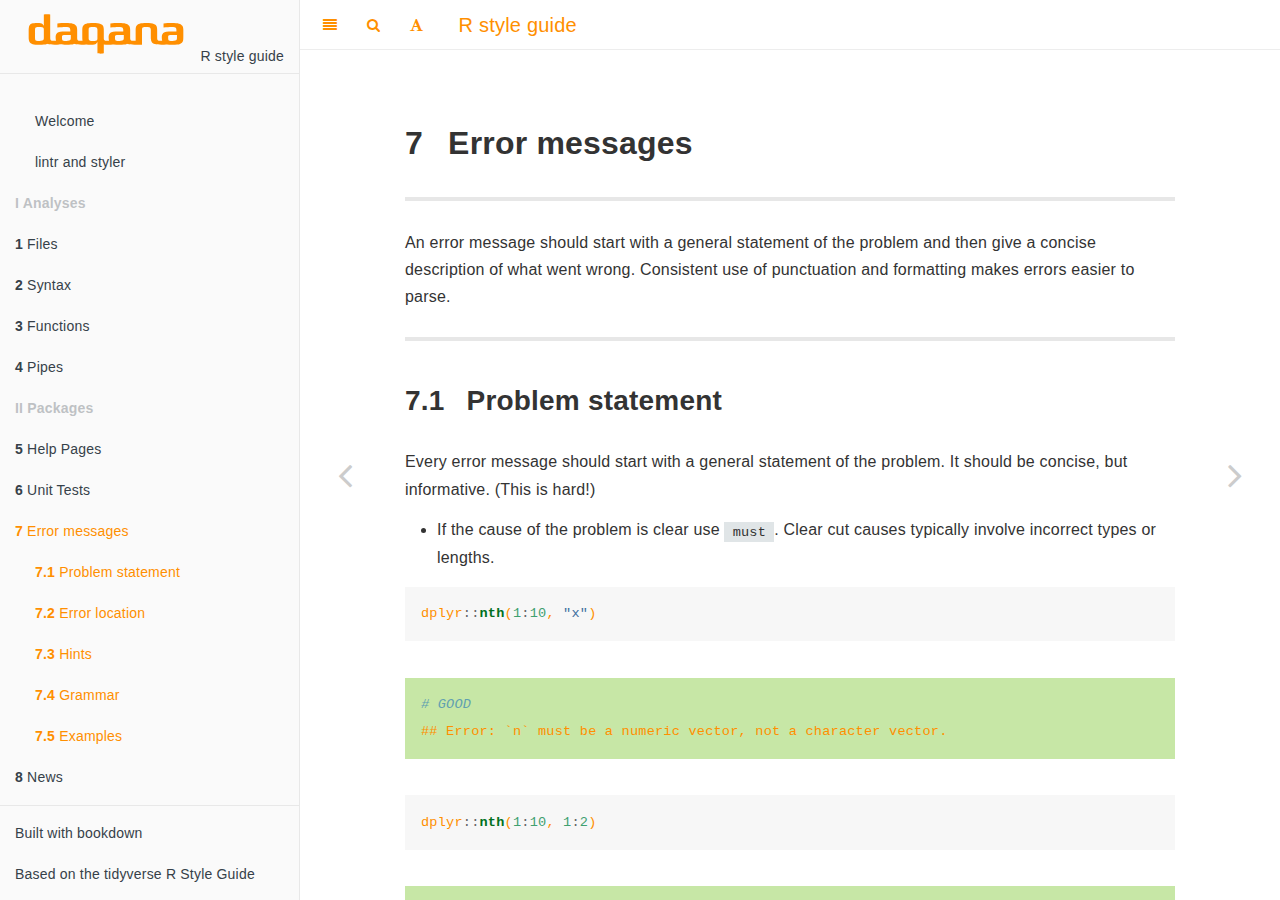
==== error-messages.html @ a93f7501 "Deploy to GitHub Pages: 9a8c21c245d0ff834ebbd6102262e1b21940bbc7" ====
<!DOCTYPE html>
<html >

<head>

  <meta charset="UTF-8">
  <meta http-equiv="X-UA-Compatible" content="IE=edge">
  <title>R style guide</title>
  <meta name="description" content="R style guide">
  <meta name="generator" content="bookdown 0.7 and GitBook 2.6.7">

  <meta property="og:title" content="R style guide" />
  <meta property="og:type" content="book" />
  
  
  
  

  <meta name="twitter:card" content="summary" />
  <meta name="twitter:title" content="R style guide" />
  
  
  

<meta name="author" content="">



  <meta name="viewport" content="width=device-width, initial-scale=1">
  <meta name="apple-mobile-web-app-capable" content="yes">
  <meta name="apple-mobile-web-app-status-bar-style" content="black">
  
  <link rel="shortcut icon" href="settings/dq-icon-or-rgb.svg" type="image/x-icon">
<link rel="prev" href="unit-tests.html">
<link rel="next" href="news.html">
<script src="libs/jquery-2.2.3/jquery.min.js"></script>
<link href="libs/gitbook-2.6.7/css/style.css" rel="stylesheet" />
<link href="libs/gitbook-2.6.7/css/plugin-bookdown.css" rel="stylesheet" />
<link href="libs/gitbook-2.6.7/css/plugin-highlight.css" rel="stylesheet" />
<link href="libs/gitbook-2.6.7/css/plugin-search.css" rel="stylesheet" />
<link href="libs/gitbook-2.6.7/css/plugin-fontsettings.css" rel="stylesheet" />









<style type="text/css">
a.sourceLine { display: inline-block; line-height: 1.25; }
a.sourceLine { pointer-events: none; color: inherit; text-decoration: inherit; }
a.sourceLine:empty { height: 1.2em; position: absolute; }
.sourceCode { overflow: visible; }
code.sourceCode { white-space: pre; position: relative; }
div.sourceCode { margin: 1em 0; }
pre.sourceCode { margin: 0; }
@media screen {
div.sourceCode { overflow: auto; }
}
@media print {
code.sourceCode { white-space: pre-wrap; }
a.sourceLine { text-indent: -1em; padding-left: 1em; }
}
pre.numberSource a.sourceLine
  { position: relative; }
pre.numberSource a.sourceLine:empty
  { position: absolute; }
pre.numberSource a.sourceLine::before
  { content: attr(data-line-number);
    position: absolute; left: -5em; text-align: right; vertical-align: baseline;
    border: none; pointer-events: all;
    -webkit-touch-callout: none; -webkit-user-select: none;
    -khtml-user-select: none; -moz-user-select: none;
    -ms-user-select: none; user-select: none;
    padding: 0 4px; width: 4em;
    color: #aaaaaa;
  }
pre.numberSource { margin-left: 3em; border-left: 1px solid #aaaaaa;  padding-left: 4px; }
div.sourceCode
  {  }
@media screen {
a.sourceLine::before { text-decoration: underline; }
}
code span.al { color: #ff0000; font-weight: bold; } /* Alert */
code span.an { color: #60a0b0; font-weight: bold; font-style: italic; } /* Annotation */
code span.at { color: #7d9029; } /* Attribute */
code span.bn { color: #40a070; } /* BaseN */
code span.bu { } /* BuiltIn */
code span.cf { color: #007020; font-weight: bold; } /* ControlFlow */
code span.ch { color: #4070a0; } /* Char */
code span.cn { color: #880000; } /* Constant */
code span.co { color: #60a0b0; font-style: italic; } /* Comment */
code span.cv { color: #60a0b0; font-weight: bold; font-style: italic; } /* CommentVar */
code span.do { color: #ba2121; font-style: italic; } /* Documentation */
code span.dt { color: #902000; } /* DataType */
code span.dv { color: #40a070; } /* DecVal */
code span.er { color: #ff0000; font-weight: bold; } /* Error */
code span.ex { } /* Extension */
code span.fl { color: #40a070; } /* Float */
code span.fu { color: #06287e; } /* Function */
code span.im { } /* Import */
code span.in { color: #60a0b0; font-weight: bold; font-style: italic; } /* Information */
code span.kw { color: #007020; font-weight: bold; } /* Keyword */
code span.op { color: #666666; } /* Operator */
code span.ot { color: #007020; } /* Other */
code span.pp { color: #bc7a00; } /* Preprocessor */
code span.sc { color: #4070a0; } /* SpecialChar */
code span.ss { color: #bb6688; } /* SpecialString */
code span.st { color: #4070a0; } /* String */
code span.va { color: #19177c; } /* Variable */
code span.vs { color: #4070a0; } /* VerbatimString */
code span.wa { color: #60a0b0; font-weight: bold; font-style: italic; } /* Warning */
</style>

<link rel="stylesheet" href="settings/style.css" type="text/css" />
</head>

<body>



  <div class="book without-animation with-summary font-size-2 font-family-1" data-basepath=".">

    <div class="book-summary">
      <nav role="navigation">

<ul class="summary">
<p style="margin-top: 0.2cm; margin-bottom: 0.1cm;">&nbsp; &nbsp; <img src="daqana-or-rgb.svg" width="180"> R style guide</p>

<li class="divider"></li>
<li><a href="index.html#section"></a><ul>
<li class="chapter" data-level="" data-path="index.html"><a href="index.html"><i class="fa fa-check"></i>Welcome</a></li>
<li class="chapter" data-level="" data-path="index.html"><a href="index.html#lintr-and-styler"><i class="fa fa-check"></i>lintr and styler</a></li>
</ul></li>
<li class="part"><span><b>I Analyses</b></span></li>
<li class="chapter" data-level="1" data-path="files.html"><a href="files.html"><i class="fa fa-check"></i><b>1</b> Files</a><ul>
<li class="chapter" data-level="1.1" data-path="files.html"><a href="files.html#names"><i class="fa fa-check"></i><b>1.1</b> Names</a></li>
<li class="chapter" data-level="1.2" data-path="files.html"><a href="files.html#paths"><i class="fa fa-check"></i><b>1.2</b> Paths</a></li>
<li class="chapter" data-level="1.3" data-path="files.html"><a href="files.html#structure"><i class="fa fa-check"></i><b>1.3</b> Structure</a></li>
<li class="chapter" data-level="1.4" data-path="files.html"><a href="files.html#cleaning-up"><i class="fa fa-check"></i><b>1.4</b> Cleaning up</a></li>
</ul></li>
<li class="chapter" data-level="2" data-path="Syntax.html"><a href="Syntax.html"><i class="fa fa-check"></i><b>2</b> Syntax</a><ul>
<li class="chapter" data-level="2.1" data-path="Syntax.html"><a href="Syntax.html#object-names"><i class="fa fa-check"></i><b>2.1</b> Object names</a></li>
<li class="chapter" data-level="2.2" data-path="Syntax.html"><a href="Syntax.html#spacing"><i class="fa fa-check"></i><b>2.2</b> Spacing</a></li>
<li class="chapter" data-level="2.3" data-path="Syntax.html"><a href="Syntax.html#Indenting"><i class="fa fa-check"></i><b>2.3</b> Indenting</a></li>
<li class="chapter" data-level="2.4" data-path="Syntax.html"><a href="Syntax.html#long-lines"><i class="fa fa-check"></i><b>2.4</b> Long lines</a></li>
<li class="chapter" data-level="2.5" data-path="Syntax.html"><a href="Syntax.html#assignment"><i class="fa fa-check"></i><b>2.5</b> Assignment</a></li>
<li class="chapter" data-level="2.6" data-path="Syntax.html"><a href="Syntax.html#semicolons"><i class="fa fa-check"></i><b>2.6</b> Semicolons</a></li>
<li class="chapter" data-level="2.7" data-path="Syntax.html"><a href="Syntax.html#quotes"><i class="fa fa-check"></i><b>2.7</b> Quotes</a></li>
</ul></li>
<li class="chapter" data-level="3" data-path="functions.html"><a href="functions.html"><i class="fa fa-check"></i><b>3</b> Functions</a><ul>
<li class="chapter" data-level="3.1" data-path="functions.html"><a href="functions.html#naming"><i class="fa fa-check"></i><b>3.1</b> Naming</a></li>
<li class="chapter" data-level="3.2" data-path="functions.html"><a href="functions.html#function-head-body"><i class="fa fa-check"></i><b>3.2</b> Head and body</a></li>
<li class="chapter" data-level="3.3" data-path="functions.html"><a href="functions.html#argument-names"><i class="fa fa-check"></i><b>3.3</b> Argument names</a></li>
<li class="chapter" data-level="3.4" data-path="functions.html"><a href="functions.html#return"><i class="fa fa-check"></i><b>3.4</b> <code>return()</code></a></li>
<li class="chapter" data-level="3.5" data-path="functions.html"><a href="functions.html#comments"><i class="fa fa-check"></i><b>3.5</b> Comments</a></li>
<li class="chapter" data-level="3.6" data-path="functions.html"><a href="functions.html#design"><i class="fa fa-check"></i><b>3.6</b> Design</a></li>
</ul></li>
<li class="chapter" data-level="4" data-path="pipes.html"><a href="pipes.html"><i class="fa fa-check"></i><b>4</b> Pipes</a><ul>
<li class="chapter" data-level="" data-path="pipes.html"><a href="pipes.html#please-note"><i class="fa fa-check"></i>Please note</a></li>
<li class="chapter" data-level="4.1" data-path="pipes.html"><a href="pipes.html#introduction"><i class="fa fa-check"></i><b>4.1</b> Introduction</a></li>
<li class="chapter" data-level="4.2" data-path="pipes.html"><a href="pipes.html#spacing-and-indenting"><i class="fa fa-check"></i><b>4.2</b> Spacing and indenting</a></li>
<li class="chapter" data-level="4.3" data-path="pipes.html"><a href="pipes.html#no-arguments"><i class="fa fa-check"></i><b>4.3</b> No arguments</a></li>
<li class="chapter" data-level="4.4" data-path="pipes.html"><a href="pipes.html#long-lines-1"><i class="fa fa-check"></i><b>4.4</b> Long lines</a></li>
<li class="chapter" data-level="4.5" data-path="pipes.html"><a href="pipes.html#assignment-1"><i class="fa fa-check"></i><b>4.5</b> Assignment</a></li>
</ul></li>
<li class="part"><span><b>II Packages</b></span></li>
<li class="chapter" data-level="5" data-path="help-pages.html"><a href="help-pages.html"><i class="fa fa-check"></i><b>5</b> Help Pages</a><ul>
<li class="chapter" data-level="5.1" data-path="help-pages.html"><a href="help-pages.html#introduction-1"><i class="fa fa-check"></i><b>5.1</b> Introduction</a></li>
<li class="chapter" data-level="5.2" data-path="help-pages.html"><a href="help-pages.html#title-and-description"><i class="fa fa-check"></i><b>5.2</b> Title and Description</a></li>
<li class="chapter" data-level="5.3" data-path="help-pages.html"><a href="help-pages.html#indention"><i class="fa fa-check"></i><b>5.3</b> Indention</a></li>
<li class="chapter" data-level="5.4" data-path="help-pages.html"><a href="help-pages.html#documenting-parameters"><i class="fa fa-check"></i><b>5.4</b> Documenting Parameters</a></li>
<li class="chapter" data-level="5.5" data-path="help-pages.html"><a href="help-pages.html#capitalization-and-full-stops"><i class="fa fa-check"></i><b>5.5</b> Capitalization and Full Stops</a></li>
<li class="chapter" data-level="5.6" data-path="help-pages.html"><a href="help-pages.html#reference"><i class="fa fa-check"></i><b>5.6</b> Reference</a></li>
<li class="chapter" data-level="5.7" data-path="help-pages.html"><a href="help-pages.html#line-break"><i class="fa fa-check"></i><b>5.7</b> Line Break</a></li>
<li class="chapter" data-level="5.8" data-path="help-pages.html"><a href="help-pages.html#code-font"><i class="fa fa-check"></i><b>5.8</b> Code Font</a></li>
<li class="chapter" data-level="5.9" data-path="help-pages.html"><a href="help-pages.html#internal-functions"><i class="fa fa-check"></i><b>5.9</b> Internal Functions</a></li>
<li class="chapter" data-level="5.10" data-path="help-pages.html"><a href="help-pages.html#deprecating-functions"><i class="fa fa-check"></i><b>5.10</b> Deprecating Functions</a></li>
</ul></li>
<li class="chapter" data-level="6" data-path="unit-tests.html"><a href="unit-tests.html"><i class="fa fa-check"></i><b>6</b> Unit Tests</a><ul>
<li class="chapter" data-level="6.1" data-path="unit-tests.html"><a href="unit-tests.html#introduction-2"><i class="fa fa-check"></i><b>6.1</b> Introduction</a></li>
<li class="chapter" data-level="6.2" data-path="unit-tests.html"><a href="unit-tests.html#file-names"><i class="fa fa-check"></i><b>6.2</b> File names</a></li>
<li class="chapter" data-level="6.3" data-path="unit-tests.html"><a href="unit-tests.html#structure-1"><i class="fa fa-check"></i><b>6.3</b> Structure</a></li>
<li class="chapter" data-level="6.4" data-path="unit-tests.html"><a href="unit-tests.html#context"><i class="fa fa-check"></i><b>6.4</b> Context</a></li>
<li class="chapter" data-level="6.5" data-path="unit-tests.html"><a href="unit-tests.html#property-test"><i class="fa fa-check"></i><b>6.5</b> Property test</a></li>
<li class="chapter" data-level="" data-path="unit-tests.html"><a href="unit-tests.html#lintr"><i class="fa fa-check"></i>lintr</a></li>
</ul></li>
<li class="chapter" data-level="7" data-path="error-messages.html"><a href="error-messages.html"><i class="fa fa-check"></i><b>7</b> Error messages</a><ul>
<li class="chapter" data-level="7.1" data-path="error-messages.html"><a href="error-messages.html#problem-statement"><i class="fa fa-check"></i><b>7.1</b> Problem statement</a></li>
<li class="chapter" data-level="7.2" data-path="error-messages.html"><a href="error-messages.html#error-location"><i class="fa fa-check"></i><b>7.2</b> Error location</a></li>
<li class="chapter" data-level="7.3" data-path="error-messages.html"><a href="error-messages.html#hints"><i class="fa fa-check"></i><b>7.3</b> Hints</a></li>
<li class="chapter" data-level="7.4" data-path="error-messages.html"><a href="error-messages.html#grammar"><i class="fa fa-check"></i><b>7.4</b> Grammar</a></li>
<li class="chapter" data-level="7.5" data-path="error-messages.html"><a href="error-messages.html#examples"><i class="fa fa-check"></i><b>7.5</b> Examples</a></li>
</ul></li>
<li class="chapter" data-level="8" data-path="news.html"><a href="news.html"><i class="fa fa-check"></i><b>8</b> News</a><ul>
<li class="chapter" data-level="8.1" data-path="news.html"><a href="news.html#news-bullets"><i class="fa fa-check"></i><b>8.1</b> News bullets</a><ul>
<li class="chapter" data-level="8.1.1" data-path="news.html"><a href="news.html#general-style"><i class="fa fa-check"></i><b>8.1.1</b> General style</a></li>
<li class="chapter" data-level="8.1.2" data-path="news.html"><a href="news.html#common-patterns"><i class="fa fa-check"></i><b>8.1.2</b> Common patterns</a></li>
</ul></li>
<li class="chapter" data-level="8.2" data-path="news.html"><a href="news.html#organisation"><i class="fa fa-check"></i><b>8.2</b> Organisation</a><ul>
<li class="chapter" data-level="8.2.1" data-path="news.html"><a href="news.html#breaking-changes"><i class="fa fa-check"></i><b>8.2.1</b> Breaking changes</a></li>
</ul></li>
<li class="chapter" data-level="8.3" data-path="news.html"><a href="news.html#blog-post"><i class="fa fa-check"></i><b>8.3</b> Blog post</a></li>
</ul></li>
<li class="divider"></li>
<li><a href="https://github.com/rstudio/bookdown" target="blank">Built with bookdown</a></li>
<li><a href="https://github.com/tidyverse/style" target="blank">Based on the tidyverse R Style Guide</a></li>

</ul>

      </nav>
    </div>

    <div class="book-body">
      <div class="body-inner">
        <div class="book-header" role="navigation">
          <h1>
            <i class="fa fa-circle-o-notch fa-spin"></i><a href="./">R style guide</a>
          </h1>
        </div>

        <div class="page-wrapper" tabindex="-1" role="main">
          <div class="page-inner">

            <section class="normal" id="section-">
<div id="error-messages" class="section level1">
<h1><span class="header-section-number">7</span> Error messages</h1>
<hr />
<p>An error message should start with a general statement of the problem and then give
a concise description of what went wrong. Consistent use of punctuation and
formatting makes errors easier to parse.</p>
<hr />
<div id="problem-statement" class="section level2">
<h2><span class="header-section-number">7.1</span> Problem statement</h2>
<p>Every error message should start with a general statement of the problem. It
should be concise, but informative. (This is hard!)</p>
<ul>
<li>If the cause of the problem is clear use <code>must</code>. Clear cut causes typically involve incorrect types or lengths.</li>
</ul>
<div class="sourceCode" id="cb93"><pre class="sourceCode r"><code class="sourceCode r"><a class="sourceLine" id="cb93-1" data-line-number="1">dplyr<span class="op">::</span><span class="kw">nth</span>(<span class="dv">1</span><span class="op">:</span><span class="dv">10</span>, <span class="st">&quot;x&quot;</span>)</a></code></pre></div>
<div class="good">
<div class="sourceCode" id="cb94"><pre class="sourceCode r"><code class="sourceCode r"><a class="sourceLine" id="cb94-1" data-line-number="1"><span class="co"># GOOD</span></a>
<a class="sourceLine" id="cb94-2" data-line-number="2">## Error: `n` must be a numeric vector, not a character vector.</a></code></pre></div>
</div>
<div class="sourceCode" id="cb95"><pre class="sourceCode r"><code class="sourceCode r"><a class="sourceLine" id="cb95-1" data-line-number="1">dplyr<span class="op">::</span><span class="kw">nth</span>(<span class="dv">1</span><span class="op">:</span><span class="dv">10</span>, <span class="dv">1</span><span class="op">:</span><span class="dv">2</span>)</a></code></pre></div>
<div class="good">
<div class="sourceCode" id="cb96"><pre class="sourceCode r"><code class="sourceCode r"><a class="sourceLine" id="cb96-1" data-line-number="1"><span class="co"># GOOD</span></a>
<a class="sourceLine" id="cb96-2" data-line-number="2">## Error: `n` must have length 1, not length 2.</a></code></pre></div>
</div>
<ul>
<li>If you cannot state what was expected, use <code>can't</code>:</li>
</ul>
<div class="sourceCode" id="cb97"><pre class="sourceCode r"><code class="sourceCode r"><a class="sourceLine" id="cb97-1" data-line-number="1">mtcars <span class="op">%&gt;%</span><span class="st"> </span><span class="kw">pull</span>(b)</a></code></pre></div>
<div class="good">
<div class="sourceCode" id="cb98"><pre class="sourceCode r"><code class="sourceCode r"><a class="sourceLine" id="cb98-1" data-line-number="1"><span class="co"># GOOD</span></a>
<a class="sourceLine" id="cb98-2" data-line-number="2">## Error: Can&#39;t find column `b` in `.data`.</a></code></pre></div>
</div>
<div class="sourceCode" id="cb99"><pre class="sourceCode r"><code class="sourceCode r"><a class="sourceLine" id="cb99-1" data-line-number="1"><span class="kw">as_vector</span>(<span class="kw">environment</span>())</a></code></pre></div>
<div class="good">
<div class="sourceCode" id="cb100"><pre class="sourceCode r"><code class="sourceCode r"><a class="sourceLine" id="cb100-1" data-line-number="1"><span class="co"># GOOD</span></a>
<a class="sourceLine" id="cb100-2" data-line-number="2">## Error: Can&#39;t coerce `.x` to a vector.</a></code></pre></div>
</div>
<div class="sourceCode" id="cb101"><pre class="sourceCode r"><code class="sourceCode r"><a class="sourceLine" id="cb101-1" data-line-number="1">purrr<span class="op">::</span><span class="kw">modify_depth</span>(<span class="kw">list</span>(<span class="kw">list</span>(<span class="dt">x =</span> <span class="dv">1</span>)), <span class="dv">3</span>, <span class="op">~</span><span class="st"> </span>. <span class="op">+</span><span class="st"> </span><span class="dv">1</span>)</a></code></pre></div>
<div class="good">
<div class="sourceCode" id="cb102"><pre class="sourceCode r"><code class="sourceCode r"><a class="sourceLine" id="cb102-1" data-line-number="1"><span class="co"># GOOD</span></a>
<a class="sourceLine" id="cb102-2" data-line-number="2">## Error: Can&#39;t find specified `.depth` in `.x`.</a></code></pre></div>
</div>
<p>Use <code>stop(call. = FALSE)</code>, <code>rlang::abort()</code>, <code>Rf_errorcall(R_NilValue, ...)</code> to
avoid cluttering the error message with the name of the function that generated
it. That information is often not informative, and can easily be accessed via
<code>traceback()</code> or an IDE equivalent.</p>
<hr />
</div>
<div id="error-location" class="section level2">
<h2><span class="header-section-number">7.2</span> Error location</h2>
<p>Do your best to reveal the location, name, and/or content of the troublesome
component. The goal is to make it as easy as possible for the user to find and fix
the problem.</p>
<div class="sourceCode" id="cb103"><pre class="sourceCode r"><code class="sourceCode r"><a class="sourceLine" id="cb103-1" data-line-number="1"><span class="kw">map_int</span>(<span class="dv">1</span><span class="op">:</span><span class="dv">5</span>, <span class="op">~</span><span class="st"> &quot;x&quot;</span>)</a></code></pre></div>
<div class="bad">
<div class="sourceCode" id="cb104"><pre class="sourceCode r"><code class="sourceCode r"><a class="sourceLine" id="cb104-1" data-line-number="1"><span class="co"># BAD</span></a>
<a class="sourceLine" id="cb104-2" data-line-number="2">## Error: Each result must be a single integer</a></code></pre></div>
</div>
<div class="good">
<div class="sourceCode" id="cb105"><pre class="sourceCode r"><code class="sourceCode r"><a class="sourceLine" id="cb105-1" data-line-number="1"><span class="co"># GOOD</span></a>
<a class="sourceLine" id="cb105-2" data-line-number="2">## Error: Each result must be a single integer:</a>
<a class="sourceLine" id="cb105-3" data-line-number="3">## * Result 1 is a character vector.</a></code></pre></div>
</div>
<p>(It is often not easy to identify the exact problem; it may require passing
around extra arguments so that error messages generated at a lower-level can
know the original source. For frequently used functions, the effort is typically
worth it.)</p>
<p>If the source of the error is unclear, avoid pointing the user in the wrong
direction by giving an opinion about the source of the error:</p>
<div class="sourceCode" id="cb106"><pre class="sourceCode r"><code class="sourceCode r"><a class="sourceLine" id="cb106-1" data-line-number="1"><span class="kw">pull</span>(mtcars, b)</a></code></pre></div>
<div class="good">
<div class="sourceCode" id="cb107"><pre class="sourceCode r"><code class="sourceCode r"><a class="sourceLine" id="cb107-1" data-line-number="1"><span class="co"># GOOD</span></a>
<a class="sourceLine" id="cb107-2" data-line-number="2">## Error: Can&#39;t find column `b` in `.data`.</a></code></pre></div>
</div>
<div class="bad">
<div class="sourceCode" id="cb108"><pre class="sourceCode r"><code class="sourceCode r"><a class="sourceLine" id="cb108-1" data-line-number="1"><span class="co"># BAD: implies one argument at fault</span></a>
<a class="sourceLine" id="cb108-2" data-line-number="2">## Error: Column `b` must exist in `.data`</a>
<a class="sourceLine" id="cb108-3" data-line-number="3"></a>
<a class="sourceLine" id="cb108-4" data-line-number="4">## Error: `.data` must contain column `b`</a></code></pre></div>
</div>
<div class="sourceCode" id="cb109"><pre class="sourceCode r"><code class="sourceCode r"><a class="sourceLine" id="cb109-1" data-line-number="1"><span class="kw">tibble</span>(<span class="dt">x =</span> <span class="dv">1</span><span class="op">:</span><span class="dv">2</span>, <span class="dt">y =</span> <span class="dv">1</span><span class="op">:</span><span class="dv">3</span>, <span class="dt">z =</span> <span class="dv">1</span>)</a></code></pre></div>
<div class="good">
<div class="sourceCode" id="cb110"><pre class="sourceCode r"><code class="sourceCode r"><a class="sourceLine" id="cb110-1" data-line-number="1"><span class="co"># GOOD</span></a>
<a class="sourceLine" id="cb110-2" data-line-number="2">## Error: Columns must have consistent lengths: </a>
<a class="sourceLine" id="cb110-3" data-line-number="3">## * Column `x` has length 2</a>
<a class="sourceLine" id="cb110-4" data-line-number="4">## * Column `y` has length 3</a></code></pre></div>
</div>
<div class="bad">
<div class="sourceCode" id="cb111"><pre class="sourceCode r"><code class="sourceCode r"><a class="sourceLine" id="cb111-1" data-line-number="1"><span class="co"># BAD: implies one argument at fault</span></a>
<a class="sourceLine" id="cb111-2" data-line-number="2">## Error: Column `x` must be length 1 or 3, not 2 </a></code></pre></div>
</div>
<p>If there are multiple issues, or an inconsistency revealed across several
arguments or items, prefer a bulleted list:</p>
<div class="sourceCode" id="cb112"><pre class="sourceCode r"><code class="sourceCode r"><a class="sourceLine" id="cb112-1" data-line-number="1">purrr<span class="op">::</span><span class="kw">reduce2</span>(<span class="dv">1</span><span class="op">:</span><span class="dv">4</span>, <span class="dv">1</span><span class="op">:</span><span class="dv">2</span>, <span class="st">`</span><span class="dt">+</span><span class="st">`</span>)</a></code></pre></div>
<div class="good">
<div class="sourceCode" id="cb113"><pre class="sourceCode r"><code class="sourceCode r"><a class="sourceLine" id="cb113-1" data-line-number="1"><span class="co"># GOOD</span></a>
<a class="sourceLine" id="cb113-2" data-line-number="2">## Error: `.x` and `.y` must have compatible lengths:</a>
<a class="sourceLine" id="cb113-3" data-line-number="3">## * `.x` has length 4</a>
<a class="sourceLine" id="cb113-4" data-line-number="4">## * `.y` has length 2</a></code></pre></div>
</div>
<div class="bad">
<div class="sourceCode" id="cb114"><pre class="sourceCode r"><code class="sourceCode r"><a class="sourceLine" id="cb114-1" data-line-number="1"><span class="co"># BAD: harder to scan</span></a>
<a class="sourceLine" id="cb114-2" data-line-number="2">## Error: `.x` and `.y` must have compatible lengths: `.x` has length 4 and </a>
<a class="sourceLine" id="cb114-3" data-line-number="3">## `.y` has length 2</a></code></pre></div>
</div>
<hr />
</div>
<div id="hints" class="section level2">
<h2><span class="header-section-number">7.3</span> Hints</h2>
<p>If the source of the error is clear and common, you may want provide a hint as
how to fix it:</p>
<div class="sourceCode" id="cb115"><pre class="sourceCode r"><code class="sourceCode r"><a class="sourceLine" id="cb115-1" data-line-number="1">dplyr<span class="op">::</span><span class="kw">filter</span>(iris, <span class="dt">Species =</span> <span class="st">&quot;setosa&quot;</span>)</a></code></pre></div>
<div class="good">
<div class="sourceCode" id="cb116"><pre class="sourceCode r"><code class="sourceCode r"><a class="sourceLine" id="cb116-1" data-line-number="1"><span class="co"># GOOD</span></a>
<a class="sourceLine" id="cb116-2" data-line-number="2">## Error: Filter specifications must be named.</a>
<a class="sourceLine" id="cb116-3" data-line-number="3">## Did you mean `Species == &quot;setosa&quot;`?</a></code></pre></div>
</div>
<div class="sourceCode" id="cb117"><pre class="sourceCode r"><code class="sourceCode r"><a class="sourceLine" id="cb117-1" data-line-number="1">ggplot2<span class="op">::</span><span class="kw">ggplot</span>(ggplot2<span class="op">::</span><span class="kw">aes</span>())</a></code></pre></div>
<div class="good">
<div class="sourceCode" id="cb118"><pre class="sourceCode r"><code class="sourceCode r"><a class="sourceLine" id="cb118-1" data-line-number="1"><span class="co"># GOOD</span></a>
<a class="sourceLine" id="cb118-2" data-line-number="2">## Error: Can&#39;t plot data with class &quot;uneval&quot;. </a>
<a class="sourceLine" id="cb118-3" data-line-number="3">## Did you accidentally provide the results of aes() to the `data` argument?</a></code></pre></div>
</div>
<p>Hints should always end in a question mark.</p>
<p>Hints are particularly important if the source of the error is far away from the
root cause:</p>
<div class="sourceCode" id="cb119"><pre class="sourceCode r"><code class="sourceCode r"><a class="sourceLine" id="cb119-1" data-line-number="1">mean[[<span class="dv">1</span>]]</a></code></pre></div>
<div class="bad">
<div class="sourceCode" id="cb120"><pre class="sourceCode r"><code class="sourceCode r"><a class="sourceLine" id="cb120-1" data-line-number="1"><span class="co"># BAD</span></a>
<a class="sourceLine" id="cb120-2" data-line-number="2">## Error in mean[[1]] : object of type &#39;closure&#39; is not subsettable.</a></code></pre></div>
</div>
<div class="good">
<div class="sourceCode" id="cb121"><pre class="sourceCode r"><code class="sourceCode r"><a class="sourceLine" id="cb121-1" data-line-number="1"><span class="co"># BETTER</span></a>
<a class="sourceLine" id="cb121-2" data-line-number="2">## Error: Can&#39;t subset a function.</a>
<a class="sourceLine" id="cb121-3" data-line-number="3"></a>
<a class="sourceLine" id="cb121-4" data-line-number="4"><span class="co"># BEST</span></a>
<a class="sourceLine" id="cb121-5" data-line-number="5">## Error: Can&#39;t subset a function.</a>
<a class="sourceLine" id="cb121-6" data-line-number="6">## Have you forgotten to define a variable named `mean`?</a></code></pre></div>
</div>
<p>Good hints are difficult to write because, as above, you want to avoid steering
users in the wrong direction. Generally, I avoid writing a hint unless the
problem is common, and you can easily find a common pattern of incorrect usage
(e.g. by searching StackOverflow).</p>
<hr />
</div>
<div id="grammar" class="section level2">
<h2><span class="header-section-number">7.4</span> Grammar</h2>
<ul>
<li><p>Errors should be written in sentence case, and should end in a full stop.
Bullets should be formatted similarly; make sure to capitalise the first
word (unless it’s an argument or column name).</p></li>
<li><p>Prefer the singular in problem statements:</p></li>
</ul>
<div class="sourceCode" id="cb122"><pre class="sourceCode r"><code class="sourceCode r"><a class="sourceLine" id="cb122-1" data-line-number="1"><span class="kw">map_int</span>(<span class="dv">1</span><span class="op">:</span><span class="dv">2</span>, <span class="op">~</span><span class="st"> &quot;a&quot;</span>)</a></code></pre></div>
<div class="bad">
<div class="sourceCode" id="cb123"><pre class="sourceCode r"><code class="sourceCode r"><a class="sourceLine" id="cb123-1" data-line-number="1"><span class="co"># BAD</span></a>
<a class="sourceLine" id="cb123-2" data-line-number="2">## Error: Results must be coercible to single integers: </a>
<a class="sourceLine" id="cb123-3" data-line-number="3">## * Result 1 is a character vector</a></code></pre></div>
</div>
<div class="good">
<div class="sourceCode" id="cb124"><pre class="sourceCode r"><code class="sourceCode r"><a class="sourceLine" id="cb124-1" data-line-number="1"><span class="co"># GOOD</span></a>
<a class="sourceLine" id="cb124-2" data-line-number="2">## Error: Each result must be coercible to a single integer:</a>
<a class="sourceLine" id="cb124-3" data-line-number="3">## * Result 1 is a character vector.</a></code></pre></div>
</div>
<ul>
<li>If you can detect multiple problems, list up to five. This allows the user
to fix multiple problems in a single pass without being overwhelmed by
many errors that may have the same source.</li>
</ul>
<div class="good">
<div class="sourceCode" id="cb125"><pre class="sourceCode r"><code class="sourceCode r"><a class="sourceLine" id="cb125-1" data-line-number="1"><span class="co"># BETTER</span></a>
<a class="sourceLine" id="cb125-2" data-line-number="2">## Error: Each result must be coercible to a single integer:</a>
<a class="sourceLine" id="cb125-3" data-line-number="3">## * Result 1 is a character vector</a>
<a class="sourceLine" id="cb125-4" data-line-number="4">## * Result 2 is a character vector</a>
<a class="sourceLine" id="cb125-5" data-line-number="5">## * Result 3 is a character vector</a>
<a class="sourceLine" id="cb125-6" data-line-number="6">## * Result 4 is a character vector</a>
<a class="sourceLine" id="cb125-7" data-line-number="7">## * Result 5 is a character vector</a>
<a class="sourceLine" id="cb125-8" data-line-number="8">## * ... and 5 more problems</a></code></pre></div>
</div>
<ul>
<li><p>Pick a natural connector between problem statement and error location:
this may be <code>, not</code>, <code>;</code>, or <code>:</code> depending on the context.</p></li>
<li><p>Surround the names of arguments in backticks, e.g. <code>`x`</code>.
Use <code>column</code> to disambiguiate columns (statistical variables) and arguments: <code>Column `x`</code>.
Avoid the term <code>variable</code>, because it is ambiguous (statistics vs. computer science).</p></li>
<li><p>Ideally, each component of the error message should be less than 80
characters wide. Do not add manual line breaks to long error messages;
they will not look correct if the console is narrower (or much wider) than
expected. Instead, use bullets to break up the error into shorter logical
components.</p></li>
</ul>
<hr />
</div>
<div id="examples" class="section level2">
<h2><span class="header-section-number">7.5</span> Examples</h2>
<p>The process of improving error messages is illustrated below through <em>before</em> and <em>after</em> examples from around the tidyverse.</p>
<div class="sourceCode" id="cb126"><pre class="sourceCode r"><code class="sourceCode r"><a class="sourceLine" id="cb126-1" data-line-number="1">dplyr<span class="op">::</span><span class="kw">filter</span>(mtcars, cyl)</a></code></pre></div>
<div class="bad">
<div class="sourceCode" id="cb127"><pre class="sourceCode r"><code class="sourceCode r"><a class="sourceLine" id="cb127-1" data-line-number="1"><span class="co"># before:</span></a>
<a class="sourceLine" id="cb127-2" data-line-number="2">## Argument 2 filter condition does not evaluate to a logical vector</a></code></pre></div>
</div>
<div class="good">
<div class="sourceCode" id="cb128"><pre class="sourceCode r"><code class="sourceCode r"><a class="sourceLine" id="cb128-1" data-line-number="1"><span class="co"># after:</span></a>
<a class="sourceLine" id="cb128-2" data-line-number="2">## Each argument must be a logical vector:</a>
<a class="sourceLine" id="cb128-3" data-line-number="3">## * Argument 2 (`cyl`) is an integer vector.</a></code></pre></div>
</div>
<div class="sourceCode" id="cb129"><pre class="sourceCode r"><code class="sourceCode r"><a class="sourceLine" id="cb129-1" data-line-number="1">tibble<span class="op">::</span><span class="kw">tribble</span>(<span class="st">&quot;x&quot;</span>, <span class="st">&quot;y&quot;</span>)</a></code></pre></div>
<div class="bad">
<div class="sourceCode" id="cb130"><pre class="sourceCode r"><code class="sourceCode r"><a class="sourceLine" id="cb130-1" data-line-number="1"><span class="co">#before:</span></a>
<a class="sourceLine" id="cb130-2" data-line-number="2">## Expected at least one column name; e.g. `~name`</a></code></pre></div>
</div>
<div class="good">
<div class="sourceCode" id="cb131"><pre class="sourceCode r"><code class="sourceCode r"><a class="sourceLine" id="cb131-1" data-line-number="1"><span class="co"># after:</span></a>
<a class="sourceLine" id="cb131-2" data-line-number="2">## Must supply at least one column name, e.g. `~name`.</a></code></pre></div>
</div>
<div class="sourceCode" id="cb132"><pre class="sourceCode r"><code class="sourceCode r"><a class="sourceLine" id="cb132-1" data-line-number="1">ggplot2<span class="op">::</span><span class="kw">ggplot</span>(<span class="dt">data =</span> diamonds) <span class="op">+</span><span class="st"> </span></a>
<a class="sourceLine" id="cb132-2" data-line-number="2"><span class="st">  </span>ggplot2<span class="op">::</span><span class="kw">geom_line</span>(ggplot2<span class="op">::</span><span class="kw">aes</span>(<span class="dt">x =</span> cut))</a></code></pre></div>
<div class="bad">
<div class="sourceCode" id="cb133"><pre class="sourceCode r"><code class="sourceCode r"><a class="sourceLine" id="cb133-1" data-line-number="1"><span class="co">#before:</span></a>
<a class="sourceLine" id="cb133-2" data-line-number="2">## geom_line requires the following missing aesthetics: y</a></code></pre></div>
</div>
<div class="good">
<div class="sourceCode" id="cb134"><pre class="sourceCode r"><code class="sourceCode r"><a class="sourceLine" id="cb134-1" data-line-number="1"><span class="co"># after:</span></a>
<a class="sourceLine" id="cb134-2" data-line-number="2">## `geom_line()` must have the following aesthetics: `y`.</a></code></pre></div>
</div>
<div class="sourceCode" id="cb135"><pre class="sourceCode r"><code class="sourceCode r"><a class="sourceLine" id="cb135-1" data-line-number="1">dplyr<span class="op">::</span><span class="kw">rename</span>(mtcars, <span class="dt">cyl =</span> xxx)</a></code></pre></div>
<div class="bad">
<div class="sourceCode" id="cb136"><pre class="sourceCode r"><code class="sourceCode r"><a class="sourceLine" id="cb136-1" data-line-number="1"><span class="co">#before:</span></a>
<a class="sourceLine" id="cb136-2" data-line-number="2">## `xxx` contains unknown variables</a></code></pre></div>
</div>
<div class="good">
<div class="sourceCode" id="cb137"><pre class="sourceCode r"><code class="sourceCode r"><a class="sourceLine" id="cb137-1" data-line-number="1"><span class="co"># after:</span></a>
<a class="sourceLine" id="cb137-2" data-line-number="2">## Can&#39;t find column `xxx` in `.data`.</a></code></pre></div>
</div>
<div class="sourceCode" id="cb138"><pre class="sourceCode r"><code class="sourceCode r"><a class="sourceLine" id="cb138-1" data-line-number="1">dplyr<span class="op">::</span><span class="kw">arrange</span>(mtcars, xxx)</a></code></pre></div>
<div class="bad">
<div class="sourceCode" id="cb139"><pre class="sourceCode r"><code class="sourceCode r"><a class="sourceLine" id="cb139-1" data-line-number="1"><span class="co">#before:</span></a>
<a class="sourceLine" id="cb139-2" data-line-number="2">## Evaluation error: object &#39;xxx&#39; not found.</a></code></pre></div>
</div>
<div class="good">
<div class="sourceCode" id="cb140"><pre class="sourceCode r"><code class="sourceCode r"><a class="sourceLine" id="cb140-1" data-line-number="1"><span class="co"># after:</span></a>
<a class="sourceLine" id="cb140-2" data-line-number="2">## Can&#39;t find column `xxx` in `.data`.</a></code></pre></div>
</div>
<hr />

</div>
</div>
            </section>

          </div>
        </div>
      </div>
<a href="unit-tests.html" class="navigation navigation-prev " aria-label="Previous page"><i class="fa fa-angle-left"></i></a>
<a href="news.html" class="navigation navigation-next " aria-label="Next page"><i class="fa fa-angle-right"></i></a>
    </div>
  </div>
<script src="libs/gitbook-2.6.7/js/app.min.js"></script>
<script src="libs/gitbook-2.6.7/js/lunr.js"></script>
<script src="libs/gitbook-2.6.7/js/plugin-search.js"></script>
<script src="libs/gitbook-2.6.7/js/plugin-sharing.js"></script>
<script src="libs/gitbook-2.6.7/js/plugin-fontsettings.js"></script>
<script src="libs/gitbook-2.6.7/js/plugin-bookdown.js"></script>
<script src="libs/gitbook-2.6.7/js/jquery.highlight.js"></script>
<script>
gitbook.require(["gitbook"], function(gitbook) {
gitbook.start({
"sharing": false,
"fontsettings": {
"theme": "white",
"family": "sans",
"size": 2
},
"edit": {
"link": null,
"text": null
},
"download": null,
"toc": {
"collapse": "section"
}
});
});
</script>

</body>

</html>
---- libs/gitbook-2.6.7/css/style.css ----
/*! normalize.css v2.1.0 | MIT License | git.io/normalize */img,legend{border:0}*,.fa{-webkit-font-smoothing:antialiased}.fa-ul>li,sub,sup{position:relative}.book .book-body .page-wrapper .page-inner section.normal hr:after,.book-langs-index .inner .languages:after,.buttons:after,.dropdown-menu .buttons:after{clear:both}body,html{-ms-text-size-adjust:100%;-webkit-text-size-adjust:100%}article,aside,details,figcaption,figure,footer,header,hgroup,main,nav,section,summary{display:block}audio,canvas,video{display:inline-block}.hidden,[hidden]{display:none}audio:not([controls]){display:none;height:0}html{font-family:sans-serif}body,figure{margin:0}a:focus{outline:dotted thin}a:active,a:hover{outline:0}h1{font-size:2em;margin:.67em 0}abbr[title]{border-bottom:1px dotted}b,strong{font-weight:700}dfn{font-style:italic}hr{-moz-box-sizing:content-box;box-sizing:content-box;height:0}mark{background:#ff0;color:#000}code,kbd,pre,samp{font-family:monospace,serif;font-size:1em}pre{white-space:pre-wrap}q{quotes:"\201C" "\201D" "\2018" "\2019"}small{font-size:80%}sub,sup{font-size:75%;line-height:0;vertical-align:baseline}sup{top:-.5em}sub{bottom:-.25em}svg:not(:root){overflow:hidden}fieldset{border:1px solid silver;margin:0 2px;padding:.35em .625em .75em}legend{padding:0}button,input,select,textarea{font-family:inherit;font-size:100%;margin:0}button,input{line-height:normal}button,select{text-transform:none}button,html input[type=button],input[type=reset],input[type=submit]{-webkit-appearance:button;cursor:pointer}button[disabled],html input[disabled]{cursor:default}input[type=checkbox],input[type=radio]{box-sizing:border-box;padding:0}input[type=search]{-webkit-appearance:textfield;-moz-box-sizing:content-box;-webkit-box-sizing:content-box;box-sizing:content-box}input[type=search]::-webkit-search-cancel-button{margin-right:10px;}button::-moz-focus-inner,input::-moz-focus-inner{border:0;padding:0}textarea{overflow:auto;vertical-align:top}table{border-collapse:collapse;border-spacing:0}/*!
 * Preboot v2
 *
 * Open sourced under MIT license by @mdo.
 * Some variables and mixins from Bootstrap (Apache 2 license).
 */.link-inherit,.link-inherit:focus,.link-inherit:hover{color:inherit}.fa,.fa-stack{display:inline-block}/*!
 *  Font Awesome 4.1.0 by @davegandy - http://fontawesome.io - @fontawesome
 *  License - http://fontawesome.io/license (Font: SIL OFL 1.1, CSS: MIT License)
 */@font-face{font-family:FontAwesome;src:url(./fontawesome/fontawesome-webfont.ttf?v=4.1.0) format('truetype');font-weight:400;font-style:normal}.fa{font-family:FontAwesome;font-style:normal;font-weight:400;line-height:1;-moz-osx-font-smoothing:grayscale}.book .book-header,.book .book-summary{font-family:"Helvetica Neue",Helvetica,Arial,sans-serif}.fa-lg{font-size:1.33333333em;line-height:.75em;vertical-align:-15%}.fa-2x{font-size:2em}.fa-3x{font-size:3em}.fa-4x{font-size:4em}.fa-5x{font-size:5em}.fa-fw{width:1.28571429em;text-align:center}.fa-ul{padding-left:0;margin-left:2.14285714em;list-style-type:none}.fa-li{position:absolute;left:-2.14285714em;width:2.14285714em;top:.14285714em;text-align:center}.fa-li.fa-lg{left:-1.85714286em}.fa-border{padding:.2em .25em .15em;border:.08em solid #eee;border-radius:.1em}.pull-right{float:right}.pull-left{float:left}.fa.pull-left{margin-right:.3em}.fa.pull-right{margin-left:.3em}.fa-spin{-webkit-animation:spin 2s infinite linear;-moz-animation:spin 2s infinite linear;-o-animation:spin 2s infinite linear;animation:spin 2s infinite linear}@-moz-keyframes spin{0%{-moz-transform:rotate(0)}100%{-moz-transform:rotate(359deg)}}@-webkit-keyframes spin{0%{-webkit-transform:rotate(0)}100%{-webkit-transform:rotate(359deg)}}@-o-keyframes spin{0%{-o-transform:rotate(0)}100%{-o-transform:rotate(359deg)}}@keyframes spin{0%{-webkit-transform:rotate(0);transform:rotate(0)}100%{-webkit-transform:rotate(359deg);transform:rotate(359deg)}}.fa-rotate-90{filter:progid:DXImageTransform.Microsoft.BasicImage(rotation=1);-webkit-transform:rotate(90deg);-moz-transform:rotate(90deg);-ms-transform:rotate(90deg);-o-transform:rotate(90deg);transform:rotate(90deg)}.fa-rotate-180{filter:progid:DXImageTransform.Microsoft.BasicImage(rotation=2);-webkit-transform:rotate(180deg);-moz-transform:rotate(180deg);-ms-transform:rotate(180deg);-o-transform:rotate(180deg);transform:rotate(180deg)}.fa-rotate-270{filter:progid:DXImageTransform.Microsoft.BasicImage(rotation=3);-webkit-transform:rotate(270deg);-moz-transform:rotate(270deg);-ms-transform:rotate(270deg);-o-transform:rotate(270deg);transform:rotate(270deg)}.fa-flip-horizontal{filter:progid:DXImageTransform.Microsoft.BasicImage(rotation=0, mirror=1);-webkit-transform:scale(-1,1);-moz-transform:scale(-1,1);-ms-transform:scale(-1,1);-o-transform:scale(-1,1);transform:scale(-1,1)}.fa-flip-vertical{filter:progid:DXImageTransform.Microsoft.BasicImage(rotation=2, mirror=1);-webkit-transform:scale(1,-1);-moz-transform:scale(1,-1);-ms-transform:scale(1,-1);-o-transform:scale(1,-1);transform:scale(1,-1)}.fa-stack{position:relative;width:2em;height:2em;line-height:2em;vertical-align:middle}.fa-stack-1x,.fa-stack-2x{position:absolute;left:0;width:100%;text-align:center}.fa-stack-1x{line-height:inherit}.fa-stack-2x{font-size:2em}.fa-inverse{color:#fff}.fa-glass:before{content:"\f000"}.fa-music:before{content:"\f001"}.fa-search:before{content:"\f002"}.fa-envelope-o:before{content:"\f003"}.fa-heart:before{content:"\f004"}.fa-star:before{content:"\f005"}.fa-star-o:before{content:"\f006"}.fa-user:before{content:"\f007"}.fa-film:before{content:"\f008"}.fa-th-large:before{content:"\f009"}.fa-th:before{content:"\f00a"}.fa-th-list:before{content:"\f00b"}.fa-check:before{content:"\f00c"}.fa-times:before{content:"\f00d"}.fa-search-plus:before{content:"\f00e"}.fa-search-minus:before{content:"\f010"}.fa-power-off:before{content:"\f011"}.fa-signal:before{content:"\f012"}.fa-cog:before,.fa-gear:before{content:"\f013"}.fa-trash-o:before{content:"\f014"}.fa-home:before{content:"\f015"}.fa-file-o:before{content:"\f016"}.fa-clock-o:before{content:"\f017"}.fa-road:before{content:"\f018"}.fa-download:before{content:"\f019"}.fa-arrow-circle-o-down:before{content:"\f01a"}.fa-arrow-circle-o-up:before{content:"\f01b"}.fa-inbox:before{content:"\f01c"}.fa-play-circle-o:before{content:"\f01d"}.fa-repeat:before,.fa-rotate-right:before{content:"\f01e"}.fa-refresh:before{content:"\f021"}.fa-list-alt:before{content:"\f022"}.fa-lock:before{content:"\f023"}.fa-flag:before{content:"\f024"}.fa-headphones:before{content:"\f025"}.fa-volume-off:before{content:"\f026"}.fa-volume-down:before{content:"\f027"}.fa-volume-up:before{content:"\f028"}.fa-qrcode:before{content:"\f029"}.fa-barcode:before{content:"\f02a"}.fa-tag:before{content:"\f02b"}.fa-tags:before{content:"\f02c"}.fa-book:before{content:"\f02d"}.fa-bookmark:before{content:"\f02e"}.fa-print:before{content:"\f02f"}.fa-camera:before{content:"\f030"}.fa-font:before{content:"\f031"}.fa-bold:before{content:"\f032"}.fa-italic:before{content:"\f033"}.fa-text-height:before{content:"\f034"}.fa-text-width:before{content:"\f035"}.fa-align-left:before{content:"\f036"}.fa-align-center:before{content:"\f037"}.fa-align-right:before{content:"\f038"}.fa-align-justify:before{content:"\f039"}.fa-list:before{content:"\f03a"}.fa-dedent:before,.fa-outdent:before{content:"\f03b"}.fa-indent:before{content:"\f03c"}.fa-video-camera:before{content:"\f03d"}.fa-image:before,.fa-photo:before,.fa-picture-o:before{content:"\f03e"}.fa-pencil:before{content:"\f040"}.fa-map-marker:before{content:"\f041"}.fa-adjust:before{content:"\f042"}.fa-tint:before{content:"\f043"}.fa-edit:before,.fa-pencil-square-o:before{content:"\f044"}.fa-share-square-o:before{content:"\f045"}.fa-check-square-o:before{content:"\f046"}.fa-arrows:before{content:"\f047"}.fa-step-backward:before{content:"\f048"}.fa-fast-backward:before{content:"\f049"}.fa-backward:before{content:"\f04a"}.fa-play:before{content:"\f04b"}.fa-pause:before{content:"\f04c"}.fa-stop:before{content:"\f04d"}.fa-forward:before{content:"\f04e"}.fa-fast-forward:before{content:"\f050"}.fa-step-forward:before{content:"\f051"}.fa-eject:before{content:"\f052"}.fa-chevron-left:before{content:"\f053"}.fa-chevron-right:before{content:"\f054"}.fa-plus-circle:before{content:"\f055"}.fa-minus-circle:before{content:"\f056"}.fa-times-circle:before{content:"\f057"}.fa-check-circle:before{content:"\f058"}.fa-question-circle:before{content:"\f059"}.fa-info-circle:before{content:"\f05a"}.fa-crosshairs:before{content:"\f05b"}.fa-times-circle-o:before{content:"\f05c"}.fa-check-circle-o:before{content:"\f05d"}.fa-ban:before{content:"\f05e"}.fa-arrow-left:before{content:"\f060"}.fa-arrow-right:before{content:"\f061"}.fa-arrow-up:before{content:"\f062"}.fa-arrow-down:before{content:"\f063"}.fa-mail-forward:before,.fa-share:before{content:"\f064"}.fa-expand:before{content:"\f065"}.fa-compress:before{content:"\f066"}.fa-plus:before{content:"\f067"}.fa-minus:before{content:"\f068"}.fa-asterisk:before{content:"\f069"}.fa-exclamation-circle:before{content:"\f06a"}.fa-gift:before{content:"\f06b"}.fa-leaf:before{content:"\f06c"}.fa-fire:before{content:"\f06d"}.fa-eye:before{content:"\f06e"}.fa-eye-slash:before{content:"\f070"}.fa-exclamation-triangle:before,.fa-warning:before{content:"\f071"}.fa-plane:before{content:"\f072"}.fa-calendar:before{content:"\f073"}.fa-random:before{content:"\f074"}.fa-comment:before{content:"\f075"}.fa-magnet:before{content:"\f076"}.fa-chevron-up:before{content:"\f077"}.fa-chevron-down:before{content:"\f078"}.fa-retweet:before{content:"\f079"}.fa-shopping-cart:before{content:"\f07a"}.fa-folder:before{content:"\f07b"}.fa-folder-open:before{content:"\f07c"}.fa-arrows-v:before{content:"\f07d"}.fa-arrows-h:before{content:"\f07e"}.fa-bar-chart-o:before{content:"\f080"}.fa-twitter-square:before{content:"\f081"}.fa-facebook-square:before{content:"\f082"}.fa-camera-retro:before{content:"\f083"}.fa-key:before{content:"\f084"}.fa-cogs:before,.fa-gears:before{content:"\f085"}.fa-comments:before{content:"\f086"}.fa-thumbs-o-up:before{content:"\f087"}.fa-thumbs-o-down:before{content:"\f088"}.fa-star-half:before{content:"\f089"}.fa-heart-o:before{content:"\f08a"}.fa-sign-out:before{content:"\f08b"}.fa-linkedin-square:before{content:"\f08c"}.fa-thumb-tack:before{content:"\f08d"}.fa-external-link:before{content:"\f08e"}.fa-sign-in:before{content:"\f090"}.fa-trophy:before{content:"\f091"}.fa-github-square:before{content:"\f092"}.fa-upload:before{content:"\f093"}.fa-lemon-o:before{content:"\f094"}.fa-phone:before{content:"\f095"}.fa-square-o:before{content:"\f096"}.fa-bookmark-o:before{content:"\f097"}.fa-phone-square:before{content:"\f098"}.fa-twitter:before{content:"\f099"}.fa-facebook:before{content:"\f09a"}.fa-github:before{content:"\f09b"}.fa-unlock:before{content:"\f09c"}.fa-credit-card:before{content:"\f09d"}.fa-rss:before{content:"\f09e"}.fa-hdd-o:before{content:"\f0a0"}.fa-bullhorn:before{content:"\f0a1"}.fa-bell:before{content:"\f0f3"}.fa-certificate:before{content:"\f0a3"}.fa-hand-o-right:before{content:"\f0a4"}.fa-hand-o-left:before{content:"\f0a5"}.fa-hand-o-up:before{content:"\f0a6"}.fa-hand-o-down:before{content:"\f0a7"}.fa-arrow-circle-left:before{content:"\f0a8"}.fa-arrow-circle-right:before{content:"\f0a9"}.fa-arrow-circle-up:before{content:"\f0aa"}.fa-arrow-circle-down:before{content:"\f0ab"}.fa-globe:before{content:"\f0ac"}.fa-wrench:before{content:"\f0ad"}.fa-tasks:before{content:"\f0ae"}.fa-filter:before{content:"\f0b0"}.fa-briefcase:before{content:"\f0b1"}.fa-arrows-alt:before{content:"\f0b2"}.fa-group:before,.fa-users:before{content:"\f0c0"}.fa-chain:before,.fa-link:before{content:"\f0c1"}.fa-cloud:before{content:"\f0c2"}.fa-flask:before{content:"\f0c3"}.fa-cut:before,.fa-scissors:before{content:"\f0c4"}.fa-copy:before,.fa-files-o:before{content:"\f0c5"}.fa-paperclip:before{content:"\f0c6"}.fa-floppy-o:before,.fa-save:before{content:"\f0c7"}.fa-square:before{content:"\f0c8"}.fa-bars:before,.fa-navicon:before,.fa-reorder:before{content:"\f0c9"}.fa-list-ul:before{content:"\f0ca"}.fa-list-ol:before{content:"\f0cb"}.fa-strikethrough:before{content:"\f0cc"}.fa-underline:before{content:"\f0cd"}.fa-table:before{content:"\f0ce"}.fa-magic:before{content:"\f0d0"}.fa-truck:before{content:"\f0d1"}.fa-pinterest:before{content:"\f0d2"}.fa-pinterest-square:before{content:"\f0d3"}.fa-google-plus-square:before{content:"\f0d4"}.fa-google-plus:before{content:"\f0d5"}.fa-money:before{content:"\f0d6"}.fa-caret-down:before{content:"\f0d7"}.fa-caret-up:before{content:"\f0d8"}.fa-caret-left:before{content:"\f0d9"}.fa-caret-right:before{content:"\f0da"}.fa-columns:before{content:"\f0db"}.fa-sort:before,.fa-unsorted:before{content:"\f0dc"}.fa-sort-desc:before,.fa-sort-down:before{content:"\f0dd"}.fa-sort-asc:before,.fa-sort-up:before{content:"\f0de"}.fa-envelope:before{content:"\f0e0"}.fa-linkedin:before{content:"\f0e1"}.fa-rotate-left:before,.fa-undo:before{content:"\f0e2"}.fa-gavel:before,.fa-legal:before{content:"\f0e3"}.fa-dashboard:before,.fa-tachometer:before{content:"\f0e4"}.fa-comment-o:before{content:"\f0e5"}.fa-comments-o:before{content:"\f0e6"}.fa-bolt:before,.fa-flash:before{content:"\f0e7"}.fa-sitemap:before{content:"\f0e8"}.fa-umbrella:before{content:"\f0e9"}.fa-clipboard:before,.fa-paste:before{content:"\f0ea"}.fa-lightbulb-o:before{content:"\f0eb"}.fa-exchange:before{content:"\f0ec"}.fa-cloud-download:before{content:"\f0ed"}.fa-cloud-upload:before{content:"\f0ee"}.fa-user-md:before{content:"\f0f0"}.fa-stethoscope:before{content:"\f0f1"}.fa-suitcase:before{content:"\f0f2"}.fa-bell-o:before{content:"\f0a2"}.fa-coffee:before{content:"\f0f4"}.fa-cutlery:before{content:"\f0f5"}.fa-file-text-o:before{content:"\f0f6"}.fa-building-o:before{content:"\f0f7"}.fa-hospital-o:before{content:"\f0f8"}.fa-ambulance:before{content:"\f0f9"}.fa-medkit:before{content:"\f0fa"}.fa-fighter-jet:before{content:"\f0fb"}.fa-beer:before{content:"\f0fc"}.fa-h-square:before{content:"\f0fd"}.fa-plus-square:before{content:"\f0fe"}.fa-angle-double-left:before{content:"\f100"}.fa-angle-double-right:before{content:"\f101"}.fa-angle-double-up:before{content:"\f102"}.fa-angle-double-down:before{content:"\f103"}.fa-angle-left:before{content:"\f104"}.fa-angle-right:before{content:"\f105"}.fa-angle-up:before{content:"\f106"}.fa-angle-down:before{content:"\f107"}.fa-desktop:before{content:"\f108"}.fa-laptop:before{content:"\f109"}.fa-tablet:before{content:"\f10a"}.fa-mobile-phone:before,.fa-mobile:before{content:"\f10b"}.fa-circle-o:before{content:"\f10c"}.fa-quote-left:before{content:"\f10d"}.fa-quote-right:before{content:"\f10e"}.fa-spinner:before{content:"\f110"}.fa-circle:before{content:"\f111"}.fa-mail-reply:before,.fa-reply:before{content:"\f112"}.fa-github-alt:before{content:"\f113"}.fa-folder-o:before{content:"\f114"}.fa-folder-open-o:before{content:"\f115"}.fa-smile-o:before{content:"\f118"}.fa-frown-o:before{content:"\f119"}.fa-meh-o:before{content:"\f11a"}.fa-gamepad:before{content:"\f11b"}.fa-keyboard-o:before{content:"\f11c"}.fa-flag-o:before{content:"\f11d"}.fa-flag-checkered:before{content:"\f11e"}.fa-terminal:before{content:"\f120"}.fa-code:before{content:"\f121"}.fa-mail-reply-all:before,.fa-reply-all:before{content:"\f122"}.fa-star-half-empty:before,.fa-star-half-full:before,.fa-star-half-o:before{content:"\f123"}.fa-location-arrow:before{content:"\f124"}.fa-crop:before{content:"\f125"}.fa-code-fork:before{content:"\f126"}.fa-chain-broken:before,.fa-unlink:before{content:"\f127"}.fa-question:before{content:"\f128"}.fa-info:before{content:"\f129"}.fa-exclamation:before{content:"\f12a"}.fa-superscript:before{content:"\f12b"}.fa-subscript:before{content:"\f12c"}.fa-eraser:before{content:"\f12d"}.fa-puzzle-piece:before{content:"\f12e"}.fa-microphone:before{content:"\f130"}.fa-microphone-slash:before{content:"\f131"}.fa-shield:before{content:"\f132"}.fa-calendar-o:before{content:"\f133"}.fa-fire-extinguisher:before{content:"\f134"}.fa-rocket:before{content:"\f135"}.fa-maxcdn:before{content:"\f136"}.fa-chevron-circle-left:before{content:"\f137"}.fa-chevron-circle-right:before{content:"\f138"}.fa-chevron-circle-up:before{content:"\f139"}.fa-chevron-circle-down:before{content:"\f13a"}.fa-html5:before{content:"\f13b"}.fa-css3:before{content:"\f13c"}.fa-anchor:before{content:"\f13d"}.fa-unlock-alt:before{content:"\f13e"}.fa-bullseye:before{content:"\f140"}.fa-ellipsis-h:before{content:"\f141"}.fa-ellipsis-v:before{content:"\f142"}.fa-rss-square:before{content:"\f143"}.fa-play-circle:before{content:"\f144"}.fa-ticket:before{content:"\f145"}.fa-minus-square:before{content:"\f146"}.fa-minus-square-o:before{content:"\f147"}.fa-level-up:before{content:"\f148"}.fa-level-down:before{content:"\f149"}.fa-check-square:before{content:"\f14a"}.fa-pencil-square:before{content:"\f14b"}.fa-external-link-square:before{content:"\f14c"}.fa-share-square:before{content:"\f14d"}.fa-compass:before{content:"\f14e"}.fa-caret-square-o-down:before,.fa-toggle-down:before{content:"\f150"}.fa-caret-square-o-up:before,.fa-toggle-up:before{content:"\f151"}.fa-caret-square-o-right:before,.fa-toggle-right:before{content:"\f152"}.fa-eur:before,.fa-euro:before{content:"\f153"}.fa-gbp:before{content:"\f154"}.fa-dollar:before,.fa-usd:before{content:"\f155"}.fa-inr:before,.fa-rupee:before{content:"\f156"}.fa-cny:before,.fa-jpy:before,.fa-rmb:before,.fa-yen:before{content:"\f157"}.fa-rouble:before,.fa-rub:before,.fa-ruble:before{content:"\f158"}.fa-krw:before,.fa-won:before{content:"\f159"}.fa-bitcoin:before,.fa-btc:before{content:"\f15a"}.fa-file:before{content:"\f15b"}.fa-file-text:before{content:"\f15c"}.fa-sort-alpha-asc:before{content:"\f15d"}.fa-sort-alpha-desc:before{content:"\f15e"}.fa-sort-amount-asc:before{content:"\f160"}.fa-sort-amount-desc:before{content:"\f161"}.fa-sort-numeric-asc:before{content:"\f162"}.fa-sort-numeric-desc:before{content:"\f163"}.fa-thumbs-up:before{content:"\f164"}.fa-thumbs-down:before{content:"\f165"}.fa-youtube-square:before{content:"\f166"}.fa-youtube:before{content:"\f167"}.fa-xing:before{content:"\f168"}.fa-xing-square:before{content:"\f169"}.fa-youtube-play:before{content:"\f16a"}.fa-dropbox:before{content:"\f16b"}.fa-stack-overflow:before{content:"\f16c"}.fa-instagram:before{content:"\f16d"}.fa-flickr:before{content:"\f16e"}.fa-adn:before{content:"\f170"}.fa-bitbucket:before{content:"\f171"}.fa-bitbucket-square:before{content:"\f172"}.fa-tumblr:before{content:"\f173"}.fa-tumblr-square:before{content:"\f174"}.fa-long-arrow-down:before{content:"\f175"}.fa-long-arrow-up:before{content:"\f176"}.fa-long-arrow-left:before{content:"\f177"}.fa-long-arrow-right:before{content:"\f178"}.fa-apple:before{content:"\f179"}.fa-windows:before{content:"\f17a"}.fa-android:before{content:"\f17b"}.fa-linux:before{content:"\f17c"}.fa-dribbble:before{content:"\f17d"}.fa-skype:before{content:"\f17e"}.fa-foursquare:before{content:"\f180"}.fa-trello:before{content:"\f181"}.fa-female:before{content:"\f182"}.fa-male:before{content:"\f183"}.fa-gittip:before{content:"\f184"}.fa-sun-o:before{content:"\f185"}.fa-moon-o:before{content:"\f186"}.fa-archive:before{content:"\f187"}.fa-bug:before{content:"\f188"}.fa-vk:before{content:"\f189"}.fa-weibo:before{content:"\f18a"}.fa-renren:before{content:"\f18b"}.fa-pagelines:before{content:"\f18c"}.fa-stack-exchange:before{content:"\f18d"}.fa-arrow-circle-o-right:before{content:"\f18e"}.fa-arrow-circle-o-left:before{content:"\f190"}.fa-caret-square-o-left:before,.fa-toggle-left:before{content:"\f191"}.fa-dot-circle-o:before{content:"\f192"}.fa-wheelchair:before{content:"\f193"}.fa-vimeo-square:before{content:"\f194"}.fa-try:before,.fa-turkish-lira:before{content:"\f195"}.fa-plus-square-o:before{content:"\f196"}.fa-space-shuttle:before{content:"\f197"}.fa-slack:before{content:"\f198"}.fa-envelope-square:before{content:"\f199"}.fa-wordpress:before{content:"\f19a"}.fa-openid:before{content:"\f19b"}.fa-bank:before,.fa-institution:before,.fa-university:before{content:"\f19c"}.fa-graduation-cap:before,.fa-mortar-board:before{content:"\f19d"}.fa-yahoo:before{content:"\f19e"}.fa-google:before{content:"\f1a0"}.fa-reddit:before{content:"\f1a1"}.fa-reddit-square:before{content:"\f1a2"}.fa-stumbleupon-circle:before{content:"\f1a3"}.fa-stumbleupon:before{content:"\f1a4"}.fa-delicious:before{content:"\f1a5"}.fa-digg:before{content:"\f1a6"}.fa-pied-piper-square:before,.fa-pied-piper:before{content:"\f1a7"}.fa-pied-piper-alt:before{content:"\f1a8"}.fa-drupal:before{content:"\f1a9"}.fa-joomla:before{content:"\f1aa"}.fa-language:before{content:"\f1ab"}.fa-fax:before{content:"\f1ac"}.fa-building:before{content:"\f1ad"}.fa-child:before{content:"\f1ae"}.fa-paw:before{content:"\f1b0"}.fa-spoon:before{content:"\f1b1"}.fa-cube:before{content:"\f1b2"}.fa-cubes:before{content:"\f1b3"}.fa-behance:before{content:"\f1b4"}.fa-behance-square:before{content:"\f1b5"}.fa-steam:before{content:"\f1b6"}.fa-steam-square:before{content:"\f1b7"}.fa-recycle:before{content:"\f1b8"}.fa-automobile:before,.fa-car:before{content:"\f1b9"}.fa-cab:before,.fa-taxi:before{content:"\f1ba"}.fa-tree:before{content:"\f1bb"}.fa-spotify:before{content:"\f1bc"}.fa-deviantart:before{content:"\f1bd"}.fa-soundcloud:before{content:"\f1be"}.fa-database:before{content:"\f1c0"}.fa-file-pdf-o:before{content:"\f1c1"}.fa-file-word-o:before{content:"\f1c2"}.fa-file-excel-o:before{content:"\f1c3"}.fa-file-powerpoint-o:before{content:"\f1c4"}.fa-file-image-o:before,.fa-file-photo-o:before,.fa-file-picture-o:before{content:"\f1c5"}.fa-file-archive-o:before,.fa-file-zip-o:before{content:"\f1c6"}.fa-file-audio-o:before,.fa-file-sound-o:before{content:"\f1c7"}.fa-file-movie-o:before,.fa-file-video-o:before{content:"\f1c8"}.fa-file-code-o:before{content:"\f1c9"}.fa-vine:before{content:"\f1ca"}.fa-codepen:before{content:"\f1cb"}.fa-jsfiddle:before{content:"\f1cc"}.fa-life-bouy:before,.fa-life-ring:before,.fa-life-saver:before,.fa-support:before{content:"\f1cd"}.fa-circle-o-notch:before{content:"\f1ce"}.fa-ra:before,.fa-rebel:before{content:"\f1d0"}.fa-empire:before,.fa-ge:before{content:"\f1d1"}.fa-git-square:before{content:"\f1d2"}.fa-git:before{content:"\f1d3"}.fa-hacker-news:before{content:"\f1d4"}.fa-tencent-weibo:before{content:"\f1d5"}.fa-qq:before{content:"\f1d6"}.fa-wechat:before,.fa-weixin:before{content:"\f1d7"}.fa-paper-plane:before,.fa-send:before{content:"\f1d8"}.fa-paper-plane-o:before,.fa-send-o:before{content:"\f1d9"}.fa-history:before{content:"\f1da"}.fa-circle-thin:before{content:"\f1db"}.fa-header:before{content:"\f1dc"}.fa-paragraph:before{content:"\f1dd"}.fa-sliders:before{content:"\f1de"}.fa-share-alt:before{content:"\f1e0"}.fa-share-alt-square:before{content:"\f1e1"}.fa-bomb:before{content:"\f1e2"}.book-langs-index{width:100%;height:100%;padding:40px 0;margin:0;overflow:auto}@media (max-width:600px){.book-langs-index{padding:0}}.book-langs-index .inner{max-width:600px;width:100%;margin:0 auto;padding:30px;background:#fff;border-radius:3px}.book-langs-index .inner h3{margin:0}.book-langs-index .inner .languages{list-style:none;padding:20px 30px;margin-top:20px;border-top:1px solid #eee}.book-langs-index .inner .languages:after,.book-langs-index .inner .languages:before{content:" ";display:table;line-height:0}.book-langs-index .inner .languages li{width:50%;float:left;padding:10px 5px;font-size:16px}@media (max-width:600px){.book-langs-index .inner .languages li{width:100%;max-width:100%}}.book .book-header{overflow:visible;height:50px;padding:0 8px;z-index:2;font-size:.85em;color:#7e888b;background:0 0}.book .book-header .btn{display:block;height:50px;padding:0 15px;border-bottom:none;color:#ccc;text-transform:uppercase;line-height:50px;-webkit-box-shadow:none!important;box-shadow:none!important;position:relative;font-size:14px}.book .book-header .btn:hover{position:relative;text-decoration:none;color:#444;background:0 0}.book .book-header h1{margin:0;font-size:20px;font-weight:200;text-align:center;line-height:50px;opacity:0;padding-left:200px;padding-right:200px;-webkit-transition:opacity .2s ease;-moz-transition:opacity .2s ease;-o-transition:opacity .2s ease;transition:opacity .2s ease;overflow:hidden;text-overflow:ellipsis;white-space:nowrap}.book .book-header h1 a,.book .book-header h1 a:hover{color:inherit;text-decoration:none}@media (max-width:1000px){.book .book-header h1{display:none}}.book .book-header h1 i{display:none}.book .book-header:hover h1{opacity:1}.book.is-loading .book-header h1 i{display:inline-block}.book.is-loading .book-header h1 a{display:none}.dropdown{position:relative}.dropdown-menu{position:absolute;top:100%;left:0;z-index:100;display:none;float:left;min-width:160px;padding:0;margin:2px 0 0;list-style:none;font-size:14px;background-color:#fafafa;border:1px solid rgba(0,0,0,.07);border-radius:1px;-webkit-box-shadow:0 6px 12px rgba(0,0,0,.175);box-shadow:0 6px 12px rgba(0,0,0,.175);background-clip:padding-box}.dropdown-menu.open{display:block}.dropdown-menu.dropdown-left{left:auto;right:4%}.dropdown-menu.dropdown-left .dropdown-caret{right:14px;left:auto}.dropdown-menu .dropdown-caret{position:absolute;top:-8px;left:14px;width:18px;height:10px;float:left;overflow:hidden}.dropdown-menu .dropdown-caret .caret-inner,.dropdown-menu .dropdown-caret .caret-outer{display:inline-block;top:0;border-left:9px solid transparent;border-right:9px solid transparent;position:absolute}.dropdown-menu .dropdown-caret .caret-outer{border-bottom:9px solid rgba(0,0,0,.1);height:auto;left:0;width:auto;margin-left:-1px}.dropdown-menu .dropdown-caret .caret-inner{margin-top:-1px;top:1px;border-bottom:9px solid #fafafa}.dropdown-menu .buttons{border-bottom:1px solid rgba(0,0,0,.07)}.dropdown-menu .buttons:after,.dropdown-menu .buttons:before{content:" ";display:table;line-height:0}.dropdown-menu .buttons:last-child{border-bottom:none}.dropdown-menu .buttons .button{border:0;background-color:transparent;color:#a6a6a6;width:100%;text-align:center;float:left;line-height:1.42857143;padding:8px 4px}.alert,.dropdown-menu .buttons .button:hover{color:#444}.dropdown-menu .buttons .button:focus,.dropdown-menu .buttons .button:hover{outline:0}.dropdown-menu .buttons .button.size-2{width:50%}.dropdown-menu .buttons .button.size-3{width:33%}.alert{padding:15px;margin-bottom:20px;background:#eee;border-bottom:5px solid #ddd}.alert-success{background:#dff0d8;border-color:#d6e9c6;color:#3c763d}.alert-info{background:#d9edf7;border-color:#bce8f1;color:#31708f}.alert-danger{background:#f2dede;border-color:#ebccd1;color:#a94442}.alert-warning{background:#fcf8e3;border-color:#faebcc;color:#8a6d3b}.book .book-summary{position:absolute;top:0;left:-300px;bottom:0;z-index:1;width:300px;color:#364149;background:#fafafa;border-right:1px solid rgba(0,0,0,.07);-webkit-transition:left 250ms ease;-moz-transition:left 250ms ease;-o-transition:left 250ms ease;transition:left 250ms ease}.book .book-summary ul.summary{position:absolute;top:0;left:0;right:0;bottom:0;overflow-y:auto;list-style:none;margin:0;padding:0;-webkit-transition:top .5s ease;-moz-transition:top .5s ease;-o-transition:top .5s ease;transition:top .5s ease}.book .book-summary ul.summary li{list-style:none}.book .book-summary ul.summary li.divider{height:1px;margin:7px 0;overflow:hidden;background:rgba(0,0,0,.07)}.book .book-summary ul.summary li i.fa-check{display:none;position:absolute;right:9px;top:16px;font-size:9px;color:#3c3}.book .book-summary ul.summary li.done>a{color:#364149;font-weight:400}.book .book-summary ul.summary li.done>a i{display:inline}.book .book-summary ul.summary li a,.book .book-summary ul.summary li span{display:block;padding:10px 15px;border-bottom:none;color:#364149;background:0 0;text-overflow:ellipsis;overflow:hidden;white-space:nowrap;position:relative}.book .book-summary ul.summary li span{cursor:not-allowed;opacity:.3;filter:alpha(opacity=30)}.book .book-summary ul.summary li a:hover,.book .book-summary ul.summary li.active>a{color:#008cff;background:0 0;text-decoration:none}.book .book-summary ul.summary li ul{padding-left:20px}@media (max-width:600px){.book .book-summary{width:calc(100% - 60px);bottom:0;left:-100%}}.book.with-summary .book-summary{left:0}.book.without-animation .book-summary{-webkit-transition:none!important;-moz-transition:none!important;-o-transition:none!important;transition:none!important}.book{position:relative;width:100%;height:100%}.book .book-body,.book .book-body .body-inner{position:absolute;top:0;left:0;overflow-y:auto;bottom:0;right:0}.book .book-body{color:#000;background:#fff;-webkit-transition:left 250ms ease;-moz-transition:left 250ms ease;-o-transition:left 250ms ease;transition:left 250ms ease}.book .book-body .page-wrapper{position:relative;outline:0}.book .book-body .page-wrapper .page-inner{max-width:800px;margin:0 auto;padding:20px 0 40px}.book .book-body .page-wrapper .page-inner section{margin:0;padding:5px 15px;background:#fff;border-radius:2px;line-height:1.7;font-size:1.6rem}.book .book-body .page-wrapper .page-inner .btn-group .btn{border-radius:0;background:#eee;border:0}@media (max-width:1240px){.book .book-body{-webkit-transition:-webkit-transform 250ms ease;-moz-transition:-moz-transform 250ms ease;-o-transition:-o-transform 250ms ease;transition:transform 250ms ease;padding-bottom:20px}.book .book-body .body-inner{position:static;min-height:calc(100% - 50px)}}@media (min-width:600px){.book.with-summary .book-body{left:300px}}@media (max-width:600px){.book.with-summary{overflow:hidden}.book.with-summary .book-body{-webkit-transform:translate(calc(100% - 60px),0);-moz-transform:translate(calc(100% - 60px),0);-ms-transform:translate(calc(100% - 60px),0);-o-transform:translate(calc(100% - 60px),0);transform:translate(calc(100% - 60px),0)}}.book.without-animation .book-body{-webkit-transition:none!important;-moz-transition:none!important;-o-transition:none!important;transition:none!important}.buttons:after,.buttons:before{content:" ";display:table;line-height:0}.button{border:0;background:#eee;color:#666;width:100%;text-align:center;float:left;line-height:1.42857143;padding:8px 4px}.button:hover{color:#444}.button:focus,.button:hover{outline:0}.button.size-2{width:50%}.button.size-3{width:33%}.book .book-body .page-wrapper .page-inner section{display:none}.book .book-body .page-wrapper .page-inner section.normal{display:block;word-wrap:break-word;overflow:hidden;color:#333;line-height:1.7;text-size-adjust:100%;-ms-text-size-adjust:100%;-webkit-text-size-adjust:100%;-moz-text-size-adjust:100%}.book .book-body .page-wrapper .page-inner section.normal *{box-sizing:border-box;-webkit-box-sizing:border-box;font-size:inherit}.book .book-body .page-wrapper .page-inner section.normal>:first-child{margin-top:0!important}.book .book-body .page-wrapper .page-inner section.normal>:last-child{margin-bottom:0!important}.book .book-body .page-wrapper .page-inner section.normal blockquote,.book .book-body .page-wrapper .page-inner section.normal code,.book .book-body .page-wrapper .page-inner section.normal figure,.book .book-body .page-wrapper .page-inner section.normal img,.book .book-body .page-wrapper .page-inner section.normal pre,.book .book-body .page-wrapper .page-inner section.normal table,.book .book-body .page-wrapper .page-inner section.normal tr{page-break-inside:avoid}.book .book-body .page-wrapper .page-inner section.normal h2,.book .book-body .page-wrapper .page-inner section.normal h3,.book .book-body .page-wrapper .page-inner section.normal h4,.book .book-body .page-wrapper .page-inner section.normal h5,.book .book-body .page-wrapper .page-inner section.normal p{orphans:3;widows:3}.book .book-body .page-wrapper .page-inner section.normal h1,.book .book-body .page-wrapper .page-inner section.normal h2,.book .book-body .page-wrapper .page-inner section.normal h3,.book .book-body .page-wrapper .page-inner section.normal h4,.book .book-body .page-wrapper .page-inner section.normal h5{page-break-after:avoid}.book .book-body .page-wrapper .page-inner section.normal b,.book .book-body .page-wrapper .page-inner section.normal strong{font-weight:700}.book .book-body .page-wrapper .page-inner section.normal em{font-style:italic}.book .book-body .page-wrapper .page-inner section.normal blockquote,.book .book-body .page-wrapper .page-inner section.normal dl,.book .book-body .page-wrapper .page-inner section.normal ol,.book .book-body .page-wrapper .page-inner section.normal p,.book .book-body .page-wrapper .page-inner section.normal table,.book .book-body .page-wrapper .page-inner section.normal ul{margin-top:0;margin-bottom:.85em}.book .book-body .page-wrapper .page-inner section.normal a{color:#4183c4;text-decoration:none;background:0 0}.book .book-body .page-wrapper .page-inner section.normal a:active,.book .book-body .page-wrapper .page-inner section.normal a:focus,.book .book-body .page-wrapper .page-inner section.normal a:hover{outline:0;text-decoration:underline}.book .book-body .page-wrapper .page-inner section.normal img{border:0;max-width:100%}.book .book-body .page-wrapper .page-inner section.normal hr{height:4px;padding:0;margin:1.7em 0;overflow:hidden;background-color:#e7e7e7;border:none}.book .book-body .page-wrapper .page-inner section.normal hr:after,.book .book-body .page-wrapper .page-inner section.normal hr:before{display:table;content:" "}.book .book-body .page-wrapper .page-inner section.normal h1,.book .book-body .page-wrapper .page-inner section.normal h2,.book .book-body .page-wrapper .page-inner section.normal h3,.book .book-body .page-wrapper .page-inner section.normal h4,.book .book-body .page-wrapper .page-inner section.normal h5,.book .book-body .page-wrapper .page-inner section.normal h6{margin-top:1.275em;margin-bottom:.85em;}.book .book-body .page-wrapper .page-inner section.normal h1{font-size:2em}.book .book-body .page-wrapper .page-inner section.normal h2{font-size:1.75em}.book .book-body .page-wrapper .page-inner section.normal h3{font-size:1.5em}.book .book-body .page-wrapper .page-inner section.normal h4{font-size:1.25em}.book .book-body .page-wrapper .page-inner section.normal h5{font-size:1em}.book .book-body .page-wrapper .page-inner section.normal h6{font-size:1em;color:#777}.book .book-body .page-wrapper .page-inner section.normal code,.book .book-body .page-wrapper .page-inner section.normal pre{font-family:Consolas,"Liberation Mono",Menlo,Courier,monospace;direction:ltr;border:none;color:inherit}.book .book-body .page-wrapper .page-inner section.normal pre{overflow:auto;word-wrap:normal;margin:0 0 1.275em;padding:.85em 1em;background:#f7f7f7}.book .book-body .page-wrapper .page-inner section.normal pre>code{display:inline;max-width:initial;padding:0;margin:0;overflow:initial;line-height:inherit;font-size:.85em;white-space:pre;background:0 0}.book .book-body .page-wrapper .page-inner section.normal pre>code:after,.book .book-body .page-wrapper .page-inner section.normal pre>code:before{content:normal}.book .book-body .page-wrapper .page-inner section.normal code{padding:.2em;margin:0;font-size:.85em;background-color:#f7f7f7}.book .book-body .page-wrapper .page-inner section.normal code:after,.book .book-body .page-wrapper .page-inner section.normal code:before{letter-spacing:-.2em;content:"\00a0"}.book .book-body .page-wrapper .page-inner section.normal table{display:table;width:100%;border-collapse:collapse;border-spacing:0;overflow:auto}.book .book-body .page-wrapper .page-inner section.normal table td,.book .book-body .page-wrapper .page-inner section.normal table th{padding:6px 13px;border:1px solid #ddd}.book .book-body .page-wrapper .page-inner section.normal table tr{background-color:#fff;border-top:1px solid #ccc}.book .book-body .page-wrapper .page-inner section.normal table tr:nth-child(2n){background-color:#f8f8f8}.book .book-body .page-wrapper .page-inner section.normal table th{font-weight:700}.book .book-body .page-wrapper .page-inner section.normal ol,.book .book-body .page-wrapper .page-inner section.normal ul{padding:0 0 0 2em;margin:0 0 .85em}.book .book-body .page-wrapper .page-inner section.normal ol ol,.book .book-body .page-wrapper .page-inner section.normal ol ul,.book .book-body .page-wrapper .page-inner section.normal ul ol,.book .book-body .page-wrapper .page-inner section.normal ul ul{margin-top:0;margin-bottom:0}.book .book-body .page-wrapper .page-inner section.normal ol ol{list-style-type:lower-roman}.book .book-body .page-wrapper .page-inner section.normal blockquote{margin:0 0 .85em;padding:0 15px;color:#858585;border-left:4px solid #e5e5e5}.book .book-body .page-wrapper .page-inner section.normal blockquote:first-child{margin-top:0}.book .book-body .page-wrapper .page-inner section.normal blockquote:last-child{margin-bottom:0}.book .book-body .page-wrapper .page-inner section.normal dl{padding:0}.book .book-body .page-wrapper .page-inner section.normal dl dt{padding:0;margin-top:.85em;font-style:italic;font-weight:700}.book .book-body .page-wrapper .page-inner section.normal dl dd{padding:0 .85em;margin-bottom:.85em}.book .book-body .page-wrapper .page-inner section.normal dd{margin-left:0}.book .book-body .page-wrapper .page-inner section.normal .glossary-term{cursor:help;text-decoration:underline}.book .book-body .navigation{position:absolute;top:50px;bottom:0;margin:0;max-width:150px;min-width:90px;display:flex;justify-content:center;align-content:center;flex-direction:column;font-size:40px;color:#ccc;text-align:center;-webkit-transition:all 350ms ease;-moz-transition:all 350ms ease;-o-transition:all 350ms ease;transition:all 350ms ease}.book .book-body .navigation:hover{text-decoration:none;color:#444}.book .book-body .navigation.navigation-next{right:0}.book .book-body .navigation.navigation-prev{left:0}@media (max-width:1240px){.book .book-body .navigation{position:static;top:auto;max-width:50%;width:50%;display:inline-block;float:left}.book .book-body .navigation.navigation-unique{max-width:100%;width:100%}}.book .book-body .page-wrapper .page-inner section.glossary{margin-bottom:40px}.book .book-body .page-wrapper .page-inner section.glossary h2 a,.book .book-body .page-wrapper .page-inner section.glossary h2 a:hover{color:inherit;text-decoration:none}.book .book-body .page-wrapper .page-inner section.glossary .glossary-index{list-style:none;margin:0;padding:0}.book .book-body .page-wrapper .page-inner section.glossary .glossary-index li{display:inline;margin:0 8px;white-space:nowrap}*{-webkit-box-sizing:border-box;-moz-box-sizing:border-box;box-sizing:border-box;-webkit-overflow-scrolling:touch;-webkit-tap-highlight-color:transparent;-webkit-text-size-adjust:none;-webkit-touch-callout:none}a{text-decoration:none}body,html{height:100%}html{font-size:62.5%}body{text-rendering:optimizeLegibility;font-smoothing:antialiased;font-family:"Helvetica Neue",Helvetica,Arial,sans-serif;font-size:14px;letter-spacing:.2px;text-size-adjust:100%}
.book .book-summary ul.summary li a span {display:inline;padding:initial;overflow:visible;cursor:auto;opacity:1;}
---- libs/gitbook-2.6.7/css/plugin-bookdown.css ----
.book .book-header h1 {
  padding-left: 20px;
  padding-right: 20px;
}
.book .book-header.fixed {
  position: fixed;
  right: 0;
  top: 0;
  left: 0;
  border-bottom: 1px solid rgba(0,0,0,.07);
}
span.search-highlight {
  background-color: #ffff88;
}
@media (min-width: 600px) {
  .book.with-summary .book-header.fixed {
    left: 300px;
  }
}
@media (max-width: 1240px) {
  .book .book-body.fixed {
    top: 50px;
  }
  .book .book-body.fixed .body-inner {
    top: auto;
  }
}
@media (max-width: 600px) {
  .book.with-summary .book-header.fixed {
    left: calc(100% - 60px);
    min-width: 300px;
  }
  .book.with-summary .book-body {
    transform: none;
    left: calc(100% - 60px);
    min-width: 300px;
  }
  .book .book-body.fixed {
    top: 0;
  }
}

.book .book-body.fixed .body-inner {
  top: 50px;
}
.book .book-body .page-wrapper .page-inner section.normal sub, .book .book-body .page-wrapper .page-inner section.normal sup {
  font-size: 85%;
}

@media print {
  .book .book-summary, .book .book-body .book-header, .fa {
    display: none !important;
  }
  .book .book-body.fixed {
    left: 0px;
  }
  .book .book-body,.book .book-body .body-inner, .book.with-summary {
    overflow: visible !important;
  }
}
.kable_wrapper {
  border-spacing: 20px 0;
  border-collapse: separate;
  border: none;
  margin: auto;
}
.kable_wrapper > tbody > tr > td {
  vertical-align: top;
}
.book .book-body .page-wrapper .page-inner section.normal table tr.header {
  border-top-width: 2px;
}
.book .book-body .page-wrapper .page-inner section.normal table tr:last-child td {
  border-bottom-width: 2px;
}
.book .book-body .page-wrapper .page-inner section.normal table td, .book .book-body .page-wrapper .page-inner section.normal table th {
  border-left: none;
  border-right: none;
}
.book .book-body .page-wrapper .page-inner section.normal table.kable_wrapper > tbody > tr, .book .book-body .page-wrapper .page-inner section.normal table.kable_wrapper > tbody > tr > td {
  border-top: none;
}
.book .book-body .page-wrapper .page-inner section.normal table.kable_wrapper > tbody > tr:last-child > td {
    border-bottom: none;
}

div.theorem, div.lemma, div.corollary, div.proposition {
  font-style: italic;
}
span.theorem, span.lemma, span.corollary, span.proposition {
  font-style: normal;
}
div.proof:after {
  content: "\25a2";
  float: right;
}
.header-section-number {
  padding-right: .5em;
}
---- libs/gitbook-2.6.7/css/plugin-highlight.css ----
.book .book-body .page-wrapper .page-inner section.normal pre,
.book .book-body .page-wrapper .page-inner section.normal code {
  /* http://jmblog.github.com/color-themes-for-google-code-highlightjs */
  /* Tomorrow Comment */
  /* Tomorrow Red */
  /* Tomorrow Orange */
  /* Tomorrow Yellow */
  /* Tomorrow Green */
  /* Tomorrow Aqua */
  /* Tomorrow Blue */
  /* Tomorrow Purple */
}
.book .book-body .page-wrapper .page-inner section.normal pre .hljs-comment,
.book .book-body .page-wrapper .page-inner section.normal code .hljs-comment,
.book .book-body .page-wrapper .page-inner section.normal pre .hljs-title,
.book .book-body .page-wrapper .page-inner section.normal code .hljs-title {
  color: #8e908c;
}
.book .book-body .page-wrapper .page-inner section.normal pre .hljs-variable,
.book .book-body .page-wrapper .page-inner section.normal code .hljs-variable,
.book .book-body .page-wrapper .page-inner section.normal pre .hljs-attribute,
.book .book-body .page-wrapper .page-inner section.normal code .hljs-attribute,
.book .book-body .page-wrapper .page-inner section.normal pre .hljs-tag,
.book .book-body .page-wrapper .page-inner section.normal code .hljs-tag,
.book .book-body .page-wrapper .page-inner section.normal pre .hljs-regexp,
.book .book-body .page-wrapper .page-inner section.normal code .hljs-regexp,
.book .book-body .page-wrapper .page-inner section.normal pre .ruby .hljs-constant,
.book .book-body .page-wrapper .page-inner section.normal code .ruby .hljs-constant,
.book .book-body .page-wrapper .page-inner section.normal pre .xml .hljs-tag .hljs-title,
.book .book-body .page-wrapper .page-inner section.normal code .xml .hljs-tag .hljs-title,
.book .book-body .page-wrapper .page-inner section.normal pre .xml .hljs-pi,
.book .book-body .page-wrapper .page-inner section.normal code .xml .hljs-pi,
.book .book-body .page-wrapper .page-inner section.normal pre .xml .hljs-doctype,
.book .book-body .page-wrapper .page-inner section.normal code .xml .hljs-doctype,
.book .book-body .page-wrapper .page-inner section.normal pre .html .hljs-doctype,
.book .book-body .page-wrapper .page-inner section.normal code .html .hljs-doctype,
.book .book-body .page-wrapper .page-inner section.normal pre .css .hljs-id,
.book .book-body .page-wrapper .page-inner section.normal code .css .hljs-id,
.book .book-body .page-wrapper .page-inner section.normal pre .css .hljs-class,
.book .book-body .page-wrapper .page-inner section.normal code .css .hljs-class,
.book .book-body .page-wrapper .page-inner section.normal pre .css .hljs-pseudo,
.book .book-body .page-wrapper .page-inner section.normal code .css .hljs-pseudo {
  color: #c82829;
}
.book .book-body .page-wrapper .page-inner section.normal pre .hljs-number,
.book .book-body .page-wrapper .page-inner section.normal code .hljs-number,
.book .book-body .page-wrapper .page-inner section.normal pre .hljs-preprocessor,
.book .book-body .page-wrapper .page-inner section.normal code .hljs-preprocessor,
.book .book-body .page-wrapper .page-inner section.normal pre .hljs-pragma,
.book .book-body .page-wrapper .page-inner section.normal code .hljs-pragma,
.book .book-body .page-wrapper .page-inner section.normal pre .hljs-built_in,
.book .book-body .page-wrapper .page-inner section.normal code .hljs-built_in,
.book .book-body .page-wrapper .page-inner section.normal pre .hljs-literal,
.book .book-body .page-wrapper .page-inner section.normal code .hljs-literal,
.book .book-body .page-wrapper .page-inner section.normal pre .hljs-params,
.book .book-body .page-wrapper .page-inner section.normal code .hljs-params,
.book .book-body .page-wrapper .page-inner section.normal pre .hljs-constant,
.book .book-body .page-wrapper .page-inner section.normal code .hljs-constant {
  color: #f5871f;
}
.book .book-body .page-wrapper .page-inner section.normal pre .ruby .hljs-class .hljs-title,
.book .book-body .page-wrapper .page-inner section.normal code .ruby .hljs-class .hljs-title,
.book .book-body .page-wrapper .page-inner section.normal pre .css .hljs-rules .hljs-attribute,
.book .book-body .page-wrapper .page-inner section.normal code .css .hljs-rules .hljs-attribute {
  color: #eab700;
}
.book .book-body .page-wrapper .page-inner section.normal pre .hljs-string,
.book .book-body .page-wrapper .page-inner section.normal code .hljs-string,
.book .book-body .page-wrapper .page-inner section.normal pre .hljs-value,
.book .book-body .page-wrapper .page-inner section.normal code .hljs-value,
.book .book-body .page-wrapper .page-inner section.normal pre .hljs-inheritance,
.book .book-body .page-wrapper .page-inner section.normal code .hljs-inheritance,
.book .book-body .page-wrapper .page-inner section.normal pre .hljs-header,
.book .book-body .page-wrapper .page-inner section.normal code .hljs-header,
.book .book-body .page-wrapper .page-inner section.normal pre .ruby .hljs-symbol,
.book .book-body .page-wrapper .page-inner section.normal code .ruby .hljs-symbol,
.book .book-body .page-wrapper .page-inner section.normal pre .xml .hljs-cdata,
.book .book-body .page-wrapper .page-inner section.normal code .xml .hljs-cdata {
  color: #718c00;
}
.book .book-body .page-wrapper .page-inner section.normal pre .css .hljs-hexcolor,
.book .book-body .page-wrapper .page-inner section.normal code .css .hljs-hexcolor {
  color: #3e999f;
}
.book .book-body .page-wrapper .page-inner section.normal pre .hljs-function,
.book .book-body .page-wrapper .page-inner section.normal code .hljs-function,
.book .book-body .page-wrapper .page-inner section.normal pre .python .hljs-decorator,
.book .book-body .page-wrapper .page-inner section.normal code .python .hljs-decorator,
.book .book-body .page-wrapper .page-inner section.normal pre .python .hljs-title,
.book .book-body .page-wrapper .page-inner section.normal code .python .hljs-title,
.book .book-body .page-wrapper .page-inner section.normal pre .ruby .hljs-function .hljs-title,
.book .book-body .page-wrapper .page-inner section.normal code .ruby .hljs-function .hljs-title,
.book .book-body .page-wrapper .page-inner section.normal pre .ruby .hljs-title .hljs-keyword,
.book .book-body .page-wrapper .page-inner section.normal code .ruby .hljs-title .hljs-keyword,
.book .book-body .page-wrapper .page-inner section.normal pre .perl .hljs-sub,
.book .book-body .page-wrapper .page-inner section.normal code .perl .hljs-sub,
.book .book-body .page-wrapper .page-inner section.normal pre .javascript .hljs-title,
.book .book-body .page-wrapper .page-inner section.normal code .javascript .hljs-title,
.book .book-body .page-wrapper .page-inner section.normal pre .coffeescript .hljs-title,
.book .book-body .page-wrapper .page-inner section.normal code .coffeescript .hljs-title {
  color: #4271ae;
}
.book .book-body .page-wrapper .page-inner section.normal pre .hljs-keyword,
.book .book-body .page-wrapper .page-inner section.normal code .hljs-keyword,
.book .book-body .page-wrapper .page-inner section.normal pre .javascript .hljs-function,
.book .book-body .page-wrapper .page-inner section.normal code .javascript .hljs-function {
  color: #8959a8;
}
.book .book-body .page-wrapper .page-inner section.normal pre .hljs,
.book .book-body .page-wrapper .page-inner section.normal code .hljs {
  display: block;
  background: white;
  color: #4d4d4c;
  padding: 0.5em;
}
.book .book-body .page-wrapper .page-inner section.normal pre .coffeescript .javascript,
.book .book-body .page-wrapper .page-inner section.normal code .coffeescript .javascript,
.book .book-body .page-wrapper .page-inner section.normal pre .javascript .xml,
.book .book-body .page-wrapper .page-inner section.normal code .javascript .xml,
.book .book-body .page-wrapper .page-inner section.normal pre .tex .hljs-formula,
.book .book-body .page-wrapper .page-inner section.normal code .tex .hljs-formula,
.book .book-body .page-wrapper .page-inner section.normal pre .xml .javascript,
.book .book-body .page-wrapper .page-inner section.normal code .xml .javascript,
.book .book-body .page-wrapper .page-inner section.normal pre .xml .vbscript,
.book .book-body .page-wrapper .page-inner section.normal code .xml .vbscript,
.book .book-body .page-wrapper .page-inner section.normal pre .xml .css,
.book .book-body .page-wrapper .page-inner section.normal code .xml .css,
.book .book-body .page-wrapper .page-inner section.normal pre .xml .hljs-cdata,
.book .book-body .page-wrapper .page-inner section.normal code .xml .hljs-cdata {
  opacity: 0.5;
}
.book.color-theme-1 .book-body .page-wrapper .page-inner section.normal pre,
.book.color-theme-1 .book-body .page-wrapper .page-inner section.normal code {
  /*

Orginal Style from ethanschoonover.com/solarized (c) Jeremy Hull <sourdrums@gmail.com>

*/
  /* Solarized Green */
  /* Solarized Cyan */
  /* Solarized Blue */
  /* Solarized Yellow */
  /* Solarized Orange */
  /* Solarized Red */
  /* Solarized Violet */
}
.book.color-theme-1 .book-body .page-wrapper .page-inner section.normal pre .hljs,
.book.color-theme-1 .book-body .page-wrapper .page-inner section.normal code .hljs {
  display: block;
  padding: 0.5em;
  background: #fdf6e3;
  color: #657b83;
}
.book.color-theme-1 .book-body .page-wrapper .page-inner section.normal pre .hljs-comment,
.book.color-theme-1 .book-body .page-wrapper .page-inner section.normal code .hljs-comment,
.book.color-theme-1 .book-body .page-wrapper .page-inner section.normal pre .hljs-template_comment,
.book.color-theme-1 .book-body .page-wrapper .page-inner section.normal code .hljs-template_comment,
.book.color-theme-1 .book-body .page-wrapper .page-inner section.normal pre .diff .hljs-header,
.book.color-theme-1 .book-body .page-wrapper .page-inner section.normal code .diff .hljs-header,
.book.color-theme-1 .book-body .page-wrapper .page-inner section.normal pre .hljs-doctype,
.book.color-theme-1 .book-body .page-wrapper .page-inner section.normal code .hljs-doctype,
.book.color-theme-1 .book-body .page-wrapper .page-inner section.normal pre .hljs-pi,
.book.color-theme-1 .book-body .page-wrapper .page-inner section.normal code .hljs-pi,
.book.color-theme-1 .book-body .page-wrapper .page-inner section.normal pre .lisp .hljs-string,
.book.color-theme-1 .book-body .page-wrapper .page-inner section.normal code .lisp .hljs-string,
.book.color-theme-1 .book-body .page-wrapper .page-inner section.normal pre .hljs-javadoc,
.book.color-theme-1 .book-body .page-wrapper .page-inner section.normal code .hljs-javadoc {
  color: #93a1a1;
}
.book.color-theme-1 .book-body .page-wrapper .page-inner section.normal pre .hljs-keyword,
.book.color-theme-1 .book-body .page-wrapper .page-inner section.normal code .hljs-keyword,
.book.color-theme-1 .book-body .page-wrapper .page-inner section.normal pre .hljs-winutils,
.book.color-theme-1 .book-body .page-wrapper .page-inner section.normal code .hljs-winutils,
.book.color-theme-1 .book-body .page-wrapper .page-inner section.normal pre .method,
.book.color-theme-1 .book-body .page-wrapper .page-inner section.normal code .method,
.book.color-theme-1 .book-body .page-wrapper .page-inner section.normal pre .hljs-addition,
.book.color-theme-1 .book-body .page-wrapper .page-inner section.normal code .hljs-addition,
.book.color-theme-1 .book-body .page-wrapper .page-inner section.normal pre .css .hljs-tag,
.book.color-theme-1 .book-body .page-wrapper .page-inner section.normal code .css .hljs-tag,
.book.color-theme-1 .book-body .page-wrapper .page-inner section.normal pre .hljs-request,
.book.color-theme-1 .book-body .page-wrapper .page-inner section.normal code .hljs-request,
.book.color-theme-1 .book-body .page-wrapper .page-inner section.normal pre .hljs-status,
.book.color-theme-1 .book-body .page-wrapper .page-inner section.normal code .hljs-status,
.book.color-theme-1 .book-body .page-wrapper .page-inner section.normal pre .nginx .hljs-title,
.book.color-theme-1 .book-body .page-wrapper .page-inner section.normal code .nginx .hljs-title {
  color: #859900;
}
.book.color-theme-1 .book-body .page-wrapper .page-inner section.normal pre .hljs-number,
.book.color-theme-1 .book-body .page-wrapper .page-inner section.normal code .hljs-number,
.book.color-theme-1 .book-body .page-wrapper .page-inner section.normal pre .hljs-command,
.book.color-theme-1 .book-body .page-wrapper .page-inner section.normal code .hljs-command,
.book.color-theme-1 .book-body .page-wrapper .page-inner section.normal pre .hljs-string,
.book.color-theme-1 .book-body .page-wrapper .page-inner section.normal code .hljs-string,
.book.color-theme-1 .book-body .page-wrapper .page-inner section.normal pre .hljs-tag .hljs-value,
.book.color-theme-1 .book-body .page-wrapper .page-inner section.normal code .hljs-tag .hljs-value,
.book.color-theme-1 .book-body .page-wrapper .page-inner section.normal pre .hljs-rules .hljs-value,
.book.color-theme-1 .book-body .page-wrapper .page-inner section.normal code .hljs-rules .hljs-value,
.book.color-theme-1 .book-body .page-wrapper .page-inner section.normal pre .hljs-phpdoc,
.book.color-theme-1 .book-body .page-wrapper .page-inner section.normal code .hljs-phpdoc,
.book.color-theme-1 .book-body .page-wrapper .page-inner section.normal pre .tex .hljs-formula,
.book.color-theme-1 .book-body .page-wrapper .page-inner section.normal code .tex .hljs-formula,
.book.color-theme-1 .book-body .page-wrapper .page-inner section.normal pre .hljs-regexp,
.book.color-theme-1 .book-body .page-wrapper .page-inner section.normal code .hljs-regexp,
.book.color-theme-1 .book-body .page-wrapper .page-inner section.normal pre .hljs-hexcolor,
.book.color-theme-1 .book-body .page-wrapper .page-inner section.normal code .hljs-hexcolor,
.book.color-theme-1 .book-body .page-wrapper .page-inner section.normal pre .hljs-link_url,
.book.color-theme-1 .book-body .page-wrapper .page-inner section.normal code .hljs-link_url {
  color: #2aa198;
}
.book.color-theme-1 .book-body .page-wrapper .page-inner section.normal pre .hljs-title,
.book.color-theme-1 .book-body .page-wrapper .page-inner section.normal code .hljs-title,
.book.color-theme-1 .book-body .page-wrapper .page-inner section.normal pre .hljs-localvars,
.book.color-theme-1 .book-body .page-wrapper .page-inner section.normal code .hljs-localvars,
.book.color-theme-1 .book-body .page-wrapper .page-inner section.normal pre .hljs-chunk,
.book.color-theme-1 .book-body .page-wrapper .page-inner section.normal code .hljs-chunk,
.book.color-theme-1 .book-body .page-wrapper .page-inner section.normal pre .hljs-decorator,
.book.color-theme-1 .book-body .page-wrapper .page-inner section.normal code .hljs-decorator,
.book.color-theme-1 .book-body .page-wrapper .page-inner section.normal pre .hljs-built_in,
.book.color-theme-1 .book-body .page-wrapper .page-inner section.normal code .hljs-built_in,
.book.color-theme-1 .book-body .page-wrapper .page-inner section.normal pre .hljs-identifier,
.book.color-theme-1 .book-body .page-wrapper .page-inner section.normal code .hljs-identifier,
.book.color-theme-1 .book-body .page-wrapper .page-inner section.normal pre .vhdl .hljs-literal,
.book.color-theme-1 .book-body .page-wrapper .page-inner section.normal code .vhdl .hljs-literal,
.book.color-theme-1 .book-body .page-wrapper .page-inner section.normal pre .hljs-id,
.book.color-theme-1 .book-body .page-wrapper .page-inner section.normal code .hljs-id,
.book.color-theme-1 .book-body .page-wrapper .page-inner section.normal pre .css .hljs-function,
.book.color-theme-1 .book-body .page-wrapper .page-inner section.normal code .css .hljs-function {
  color: #268bd2;
}
.book.color-theme-1 .book-body .page-wrapper .page-inner section.normal pre .hljs-attribute,
.book.color-theme-1 .book-body .page-wrapper .page-inner section.normal code .hljs-attribute,
.book.color-theme-1 .book-body .page-wrapper .page-inner section.normal pre .hljs-variable,
.book.color-theme-1 .book-body .page-wrapper .page-inner section.normal code .hljs-variable,
.book.color-theme-1 .book-body .page-wrapper .page-inner section.normal pre .lisp .hljs-body,
.book.color-theme-1 .book-body .page-wrapper .page-inner section.normal code .lisp .hljs-body,
.book.color-theme-1 .book-body .page-wrapper .page-inner section.normal pre .smalltalk .hljs-number,
.book.color-theme-1 .book-body .page-wrapper .page-inner section.normal code .smalltalk .hljs-number,
.book.color-theme-1 .book-body .page-wrapper .page-inner section.normal pre .hljs-constant,
.book.color-theme-1 .book-body .page-wrapper .page-inner section.normal code .hljs-constant,
.book.color-theme-1 .book-body .page-wrapper .page-inner section.normal pre .hljs-class .hljs-title,
.book.color-theme-1 .book-body .page-wrapper .page-inner section.normal code .hljs-class .hljs-title,
.book.color-theme-1 .book-body .page-wrapper .page-inner section.normal pre .hljs-parent,
.book.color-theme-1 .book-body .page-wrapper .page-inner section.normal code .hljs-parent,
.book.color-theme-1 .book-body .page-wrapper .page-inner section.normal pre .haskell .hljs-type,
.book.color-theme-1 .book-body .page-wrapper .page-inner section.normal code .haskell .hljs-type,
.book.color-theme-1 .book-body .page-wrapper .page-inner section.normal pre .hljs-link_reference,
.book.color-theme-1 .book-body .page-wrapper .page-inner section.normal code .hljs-link_reference {
  color: #b58900;
}
.book.color-theme-1 .book-body .page-wrapper .page-inner section.normal pre .hljs-preprocessor,
.book.color-theme-1 .book-body .page-wrapper .page-inner section.normal code .hljs-preprocessor,
.book.color-theme-1 .book-body .page-wrapper .page-inner section.normal pre .hljs-preprocessor .hljs-keyword,
.book.color-theme-1 .book-body .page-wrapper .page-inner section.normal code .hljs-preprocessor .hljs-keyword,
.book.color-theme-1 .book-body .page-wrapper .page-inner section.normal pre .hljs-pragma,
.book.color-theme-1 .book-body .page-wrapper .page-inner section.normal code .hljs-pragma,
.book.color-theme-1 .book-body .page-wrapper .page-inner section.normal pre .hljs-shebang,
.book.color-theme-1 .book-body .page-wrapper .page-inner section.normal code .hljs-shebang,
.book.color-theme-1 .book-body .page-wrapper .page-inner section.normal pre .hljs-symbol,
.book.color-theme-1 .book-body .page-wrapper .page-inner section.normal code .hljs-symbol,
.book.color-theme-1 .book-body .page-wrapper .page-inner section.normal pre .hljs-symbol .hljs-string,
.book.color-theme-1 .book-body .page-wrapper .page-inner section.normal code .hljs-symbol .hljs-string,
.book.color-theme-1 .book-body .page-wrapper .page-inner section.normal pre .diff .hljs-change,
.book.color-theme-1 .book-body .page-wrapper .page-inner section.normal code .diff .hljs-change,
.book.color-theme-1 .book-body .page-wrapper .page-inner section.normal pre .hljs-special,
.book.color-theme-1 .book-body .page-wrapper .page-inner section.normal code .hljs-special,
.book.color-theme-1 .book-body .page-wrapper .page-inner section.normal pre .hljs-attr_selector,
.book.color-theme-1 .book-body .page-wrapper .page-inner section.normal code .hljs-attr_selector,
.book.color-theme-1 .book-body .page-wrapper .page-inner section.normal pre .hljs-subst,
.book.color-theme-1 .book-body .page-wrapper .page-inner section.normal code .hljs-subst,
.book.color-theme-1 .book-body .page-wrapper .page-inner section.normal pre .hljs-cdata,
.book.color-theme-1 .book-body .page-wrapper .page-inner section.normal code .hljs-cdata,
.book.color-theme-1 .book-body .page-wrapper .page-inner section.normal pre .clojure .hljs-title,
.book.color-theme-1 .book-body .page-wrapper .page-inner section.normal code .clojure .hljs-title,
.book.color-theme-1 .book-body .page-wrapper .page-inner section.normal pre .css .hljs-pseudo,
.book.color-theme-1 .book-body .page-wrapper .page-inner section.normal code .css .hljs-pseudo,
.book.color-theme-1 .book-body .page-wrapper .page-inner section.normal pre .hljs-header,
.book.color-theme-1 .book-body .page-wrapper .page-inner section.normal code .hljs-header {
  color: #cb4b16;
}
.book.color-theme-1 .book-body .page-wrapper .page-inner section.normal pre .hljs-deletion,
.book.color-theme-1 .book-body .page-wrapper .page-inner section.normal code .hljs-deletion,
.book.color-theme-1 .book-body .page-wrapper .page-inner section.normal pre .hljs-important,
.book.color-theme-1 .book-body .page-wrapper .page-inner section.normal code .hljs-important {
  color: #dc322f;
}
.book.color-theme-1 .book-body .page-wrapper .page-inner section.normal pre .hljs-link_label,
.book.color-theme-1 .book-body .page-wrapper .page-inner section.normal code .hljs-link_label {
  color: #6c71c4;
}
.book.color-theme-1 .book-body .page-wrapper .page-inner section.normal pre .tex .hljs-formula,
.book.color-theme-1 .book-body .page-wrapper .page-inner section.normal code .tex .hljs-formula {
  background: #eee8d5;
}
.book.color-theme-2 .book-body .page-wrapper .page-inner section.normal pre,
.book.color-theme-2 .book-body .page-wrapper .page-inner section.normal code {
  /* Tomorrow Night Bright Theme */
  /* Original theme - https://github.com/chriskempson/tomorrow-theme */
  /* http://jmblog.github.com/color-themes-for-google-code-highlightjs */
  /* Tomorrow Comment */
  /* Tomorrow Red */
  /* Tomorrow Orange */
  /* Tomorrow Yellow */
  /* Tomorrow Green */
  /* Tomorrow Aqua */
  /* Tomorrow Blue */
  /* Tomorrow Purple */
}
.book.color-theme-2 .book-body .page-wrapper .page-inner section.normal pre .hljs-comment,
.book.color-theme-2 .book-body .page-wrapper .page-inner section.normal code .hljs-comment,
.book.color-theme-2 .book-body .page-wrapper .page-inner section.normal pre .hljs-title,
.book.color-theme-2 .book-body .page-wrapper .page-inner section.normal code .hljs-title {
  color: #969896;
}
.book.color-theme-2 .book-body .page-wrapper .page-inner section.normal pre .hljs-variable,
.book.color-theme-2 .book-body .page-wrapper .page-inner section.normal code .hljs-variable,
.book.color-theme-2 .book-body .page-wrapper .page-inner section.normal pre .hljs-attribute,
.book.color-theme-2 .book-body .page-wrapper .page-inner section.normal code .hljs-attribute,
.book.color-theme-2 .book-body .page-wrapper .page-inner section.normal pre .hljs-tag,
.book.color-theme-2 .book-body .page-wrapper .page-inner section.normal code .hljs-tag,
.book.color-theme-2 .book-body .page-wrapper .page-inner section.normal pre .hljs-regexp,
.book.color-theme-2 .book-body .page-wrapper .page-inner section.normal code .hljs-regexp,
.book.color-theme-2 .book-body .page-wrapper .page-inner section.normal pre .ruby .hljs-constant,
.book.color-theme-2 .book-body .page-wrapper .page-inner section.normal code .ruby .hljs-constant,
.book.color-theme-2 .book-body .page-wrapper .page-inner section.normal pre .xml .hljs-tag .hljs-title,
.book.color-theme-2 .book-body .page-wrapper .page-inner section.normal code .xml .hljs-tag .hljs-title,
.book.color-theme-2 .book-body .page-wrapper .page-inner section.normal pre .xml .hljs-pi,
.book.color-theme-2 .book-body .page-wrapper .page-inner section.normal code .xml .hljs-pi,
.book.color-theme-2 .book-body .page-wrapper .page-inner section.normal pre .xml .hljs-doctype,
.book.color-theme-2 .book-body .page-wrapper .page-inner section.normal code .xml .hljs-doctype,
.book.color-theme-2 .book-body .page-wrapper .page-inner section.normal pre .html .hljs-doctype,
.book.color-theme-2 .book-body .page-wrapper .page-inner section.normal code .html .hljs-doctype,
.book.color-theme-2 .book-body .page-wrapper .page-inner section.normal pre .css .hljs-id,
.book.color-theme-2 .book-body .page-wrapper .page-inner section.normal code .css .hljs-id,
.book.color-theme-2 .book-body .page-wrapper .page-inner section.normal pre .css .hljs-class,
.book.color-theme-2 .book-body .page-wrapper .page-inner section.normal code .css .hljs-class,
.book.color-theme-2 .book-body .page-wrapper .page-inner section.normal pre .css .hljs-pseudo,
.book.color-theme-2 .book-body .page-wrapper .page-inner section.normal code .css .hljs-pseudo {
  color: #d54e53;
}
.book.color-theme-2 .book-body .page-wrapper .page-inner section.normal pre .hljs-number,
.book.color-theme-2 .book-body .page-wrapper .page-inner section.normal code .hljs-number,
.book.color-theme-2 .book-body .page-wrapper .page-inner section.normal pre .hljs-preprocessor,
.book.color-theme-2 .book-body .page-wrapper .page-inner section.normal code .hljs-preprocessor,
.book.color-theme-2 .book-body .page-wrapper .page-inner section.normal pre .hljs-pragma,
.book.color-theme-2 .book-body .page-wrapper .page-inner section.normal code .hljs-pragma,
.book.color-theme-2 .book-body .page-wrapper .page-inner section.normal pre .hljs-built_in,
.book.color-theme-2 .book-body .page-wrapper .page-inner section.normal code .hljs-built_in,
.book.color-theme-2 .book-body .page-wrapper .page-inner section.normal pre .hljs-literal,
.book.color-theme-2 .book-body .page-wrapper .page-inner section.normal code .hljs-literal,
.book.color-theme-2 .book-body .page-wrapper .page-inner section.normal pre .hljs-params,
.book.color-theme-2 .book-body .page-wrapper .page-inner section.normal code .hljs-params,
.book.color-theme-2 .book-body .page-wrapper .page-inner section.normal pre .hljs-constant,
.book.color-theme-2 .book-body .page-wrapper .page-inner section.normal code .hljs-constant {
  color: #e78c45;
}
.book.color-theme-2 .book-body .page-wrapper .page-inner section.normal pre .ruby .hljs-class .hljs-title,
.book.color-theme-2 .book-body .page-wrapper .page-inner section.normal code .ruby .hljs-class .hljs-title,
.book.color-theme-2 .book-body .page-wrapper .page-inner section.normal pre .css .hljs-rules .hljs-attribute,
.book.color-theme-2 .book-body .page-wrapper .page-inner section.normal code .css .hljs-rules .hljs-attribute {
  color: #e7c547;
}
.book.color-theme-2 .book-body .page-wrapper .page-inner section.normal pre .hljs-string,
.book.color-theme-2 .book-body .page-wrapper .page-inner section.normal code .hljs-string,
.book.color-theme-2 .book-body .page-wrapper .page-inner section.normal pre .hljs-value,
.book.color-theme-2 .book-body .page-wrapper .page-inner section.normal code .hljs-value,
.book.color-theme-2 .book-body .page-wrapper .page-inner section.normal pre .hljs-inheritance,
.book.color-theme-2 .book-body .page-wrapper .page-inner section.normal code .hljs-inheritance,
.book.color-theme-2 .book-body .page-wrapper .page-inner section.normal pre .hljs-header,
.book.color-theme-2 .book-body .page-wrapper .page-inner section.normal code .hljs-header,
.book.color-theme-2 .book-body .page-wrapper .page-inner section.normal pre .ruby .hljs-symbol,
.book.color-theme-2 .book-body .page-wrapper .page-inner section.normal code .ruby .hljs-symbol,
.book.color-theme-2 .book-body .page-wrapper .page-inner section.normal pre .xml .hljs-cdata,
.book.color-theme-2 .book-body .page-wrapper .page-inner section.normal code .xml .hljs-cdata {
  color: #b9ca4a;
}
.book.color-theme-2 .book-body .page-wrapper .page-inner section.normal pre .css .hljs-hexcolor,
.book.color-theme-2 .book-body .page-wrapper .page-inner section.normal code .css .hljs-hexcolor {
  color: #70c0b1;
}
.book.color-theme-2 .book-body .page-wrapper .page-inner section.normal pre .hljs-function,
.book.color-theme-2 .book-body .page-wrapper .page-inner section.normal code .hljs-function,
.book.color-theme-2 .book-body .page-wrapper .page-inner section.normal pre .python .hljs-decorator,
.book.color-theme-2 .book-body .page-wrapper .page-inner section.normal code .python .hljs-decorator,
.book.color-theme-2 .book-body .page-wrapper .page-inner section.normal pre .python .hljs-title,
.book.color-theme-2 .book-body .page-wrapper .page-inner section.normal code .python .hljs-title,
.book.color-theme-2 .book-body .page-wrapper .page-inner section.normal pre .ruby .hljs-function .hljs-title,
.book.color-theme-2 .book-body .page-wrapper .page-inner section.normal code .ruby .hljs-function .hljs-title,
.book.color-theme-2 .book-body .page-wrapper .page-inner section.normal pre .ruby .hljs-title .hljs-keyword,
.book.color-theme-2 .book-body .page-wrapper .page-inner section.normal code .ruby .hljs-title .hljs-keyword,
.book.color-theme-2 .book-body .page-wrapper .page-inner section.normal pre .perl .hljs-sub,
.book.color-theme-2 .book-body .page-wrapper .page-inner section.normal code .perl .hljs-sub,
.book.color-theme-2 .book-body .page-wrapper .page-inner section.normal pre .javascript .hljs-title,
.book.color-theme-2 .book-body .page-wrapper .page-inner section.normal code .javascript .hljs-title,
.book.color-theme-2 .book-body .page-wrapper .page-inner section.normal pre .coffeescript .hljs-title,
.book.color-theme-2 .book-body .page-wrapper .page-inner section.normal code .coffeescript .hljs-title {
  color: #7aa6da;
}
.book.color-theme-2 .book-body .page-wrapper .page-inner section.normal pre .hljs-keyword,
.book.color-theme-2 .book-body .page-wrapper .page-inner section.normal code .hljs-keyword,
.book.color-theme-2 .book-body .page-wrapper .page-inner section.normal pre .javascript .hljs-function,
.book.color-theme-2 .book-body .page-wrapper .page-inner section.normal code .javascript .hljs-function {
  color: #c397d8;
}
.book.color-theme-2 .book-body .page-wrapper .page-inner section.normal pre .hljs,
.book.color-theme-2 .book-body .page-wrapper .page-inner section.normal code .hljs {
  display: block;
  background: black;
  color: #eaeaea;
  padding: 0.5em;
}
.book.color-theme-2 .book-body .page-wrapper .page-inner section.normal pre .coffeescript .javascript,
.book.color-theme-2 .book-body .page-wrapper .page-inner section.normal code .coffeescript .javascript,
.book.color-theme-2 .book-body .page-wrapper .page-inner section.normal pre .javascript .xml,
.book.color-theme-2 .book-body .page-wrapper .page-inner section.normal code .javascript .xml,
.book.color-theme-2 .book-body .page-wrapper .page-inner section.normal pre .tex .hljs-formula,
.book.color-theme-2 .book-body .page-wrapper .page-inner section.normal code .tex .hljs-formula,
.book.color-theme-2 .book-body .page-wrapper .page-inner section.normal pre .xml .javascript,
.book.color-theme-2 .book-body .page-wrapper .page-inner section.normal code .xml .javascript,
.book.color-theme-2 .book-body .page-wrapper .page-inner section.normal pre .xml .vbscript,
.book.color-theme-2 .book-body .page-wrapper .page-inner section.normal code .xml .vbscript,
.book.color-theme-2 .book-body .page-wrapper .page-inner section.normal pre .xml .css,
.book.color-theme-2 .book-body .page-wrapper .page-inner section.normal code .xml .css,
.book.color-theme-2 .book-body .page-wrapper .page-inner section.normal pre .xml .hljs-cdata,
.book.color-theme-2 .book-body .page-wrapper .page-inner section.normal code .xml .hljs-cdata {
  opacity: 0.5;
}
---- libs/gitbook-2.6.7/css/plugin-search.css ----
.book .book-summary .book-search {
  padding: 6px;
  background: transparent;
  position: absolute;
  top: -50px;
  left: 0px;
  right: 0px;
  transition: top 0.5s ease;
}
.book .book-summary .book-search input,
.book .book-summary .book-search input:focus,
.book .book-summary .book-search input:hover {
  width: 100%;
  background: transparent;
  border: 1px solid #ccc;
  box-shadow: none;
  outline: none;
  line-height: 22px;
  padding: 7px 4px;
  color: inherit;
  box-sizing: border-box;
}
.book.with-search .book-summary .book-search {
  top: 0px;
}
.book.with-search .book-summary ul.summary {
  top: 50px;
}
---- libs/gitbook-2.6.7/css/plugin-fontsettings.css ----
/*
 * Theme 1
 */
.color-theme-1 .dropdown-menu {
  background-color: #111111;
  border-color: #7e888b;
}
.color-theme-1 .dropdown-menu .dropdown-caret .caret-inner {
  border-bottom: 9px solid #111111;
}
.color-theme-1 .dropdown-menu .buttons {
  border-color: #7e888b;
}
.color-theme-1 .dropdown-menu .button {
  color: #afa790;
}
.color-theme-1 .dropdown-menu .button:hover {
  color: #73553c;
}
/*
 * Theme 2
 */
.color-theme-2 .dropdown-menu {
  background-color: #2d3143;
  border-color: #272a3a;
}
.color-theme-2 .dropdown-menu .dropdown-caret .caret-inner {
  border-bottom: 9px solid #2d3143;
}
.color-theme-2 .dropdown-menu .buttons {
  border-color: #272a3a;
}
.color-theme-2 .dropdown-menu .button {
  color: #62677f;
}
.color-theme-2 .dropdown-menu .button:hover {
  color: #f4f4f5;
}
.book .book-header .font-settings .font-enlarge {
  line-height: 30px;
  font-size: 1.4em;
}
.book .book-header .font-settings .font-reduce {
  line-height: 30px;
  font-size: 1em;
}
.book.color-theme-1 .book-body {
  color: #704214;
  background: #f3eacb;
}
.book.color-theme-1 .book-body .page-wrapper .page-inner section {
  background: #f3eacb;
}
.book.color-theme-2 .book-body {
  color: #bdcadb;
  background: #1c1f2b;
}
.book.color-theme-2 .book-body .page-wrapper .page-inner section {
  background: #1c1f2b;
}
.book.font-size-0 .book-body .page-inner section {
  font-size: 1.2rem;
}
.book.font-size-1 .book-body .page-inner section {
  font-size: 1.4rem;
}
.book.font-size-2 .book-body .page-inner section {
  font-size: 1.6rem;
}
.book.font-size-3 .book-body .page-inner section {
  font-size: 2.2rem;
}
.book.font-size-4 .book-body .page-inner section {
  font-size: 4rem;
}
.book.font-family-0 {
  font-family: Georgia, serif;
}
.book.font-family-1 {
  font-family: "Helvetica Neue", Helvetica, Arial, sans-serif;
}
.book.color-theme-1 .book-body .page-wrapper .page-inner section.normal {
  color: #704214;
}
.book.color-theme-1 .book-body .page-wrapper .page-inner section.normal a {
  color: inherit;
}
.book.color-theme-1 .book-body .page-wrapper .page-inner section.normal h1,
.book.color-theme-1 .book-body .page-wrapper .page-inner section.normal h2,
.book.color-theme-1 .book-body .page-wrapper .page-inner section.normal h3,
.book.color-theme-1 .book-body .page-wrapper .page-inner section.normal h4,
.book.color-theme-1 .book-body .page-wrapper .page-inner section.normal h5,
.book.color-theme-1 .book-body .page-wrapper .page-inner section.normal h6 {
  color: inherit;
}
.book.color-theme-1 .book-body .page-wrapper .page-inner section.normal h1,
.book.color-theme-1 .book-body .page-wrapper .page-inner section.normal h2 {
  border-color: inherit;
}
.book.color-theme-1 .book-body .page-wrapper .page-inner section.normal h6 {
  color: inherit;
}
.book.color-theme-1 .book-body .page-wrapper .page-inner section.normal hr {
  background-color: inherit;
}
.book.color-theme-1 .book-body .page-wrapper .page-inner section.normal blockquote {
  border-color: inherit;
}
.book.color-theme-1 .book-body .page-wrapper .page-inner section.normal pre,
.book.color-theme-1 .book-body .page-wrapper .page-inner section.normal code {
  background: #fdf6e3;
  color: #657b83;
  border-color: #f8df9c;
}
.book.color-theme-1 .book-body .page-wrapper .page-inner section.normal .highlight {
  background-color: inherit;
}
.book.color-theme-1 .book-body .page-wrapper .page-inner section.normal table th,
.book.color-theme-1 .book-body .page-wrapper .page-inner section.normal table td {
  border-color: #f5d06c;
}
.book.color-theme-1 .book-body .page-wrapper .page-inner section.normal table tr {
  color: inherit;
  background-color: #fdf6e3;
  border-color: #444444;
}
.book.color-theme-1 .book-body .page-wrapper .page-inner section.normal table tr:nth-child(2n) {
  background-color: #fbeecb;
}
.book.color-theme-2 .book-body .page-wrapper .page-inner section.normal {
  color: #bdcadb;
}
.book.color-theme-2 .book-body .page-wrapper .page-inner section.normal a {
  color: #3eb1d0;
}
.book.color-theme-2 .book-body .page-wrapper .page-inner section.normal h1,
.book.color-theme-2 .book-body .page-wrapper .page-inner section.normal h2,
.book.color-theme-2 .book-body .page-wrapper .page-inner section.normal h3,
.book.color-theme-2 .book-body .page-wrapper .page-inner section.normal h4,
.book.color-theme-2 .book-body .page-wrapper .page-inner section.normal h5,
.book.color-theme-2 .book-body .page-wrapper .page-inner section.normal h6 {
  color: #fffffa;
}
.book.color-theme-2 .book-body .page-wrapper .page-inner section.normal h1,
.book.color-theme-2 .book-body .page-wrapper .page-inner section.normal h2 {
  border-color: #373b4e;
}
.book.color-theme-2 .book-body .page-wrapper .page-inner section.normal h6 {
  color: #373b4e;
}
.book.color-theme-2 .book-body .page-wrapper .page-inner section.normal hr {
  background-color: #373b4e;
}
.book.color-theme-2 .book-body .page-wrapper .page-inner section.normal blockquote {
  border-color: #373b4e;
}
.book.color-theme-2 .book-body .page-wrapper .page-inner section.normal pre,
.book.color-theme-2 .book-body .page-wrapper .page-inner section.normal code {
  color: #9dbed8;
  background: #2d3143;
  border-color: #2d3143;
}
.book.color-theme-2 .book-body .page-wrapper .page-inner section.normal .highlight {
  background-color: #282a39;
}
.book.color-theme-2 .book-body .page-wrapper .page-inner section.normal table th,
.book.color-theme-2 .book-body .page-wrapper .page-inner section.normal table td {
  border-color: #3b3f54;
}
.book.color-theme-2 .book-body .page-wrapper .page-inner section.normal table tr {
  color: #b6c2d2;
  background-color: #2d3143;
  border-color: #3b3f54;
}
.book.color-theme-2 .book-body .page-wrapper .page-inner section.normal table tr:nth-child(2n) {
  background-color: #35394b;
}
.book.color-theme-1 .book-header {
  color: #afa790;
  background: transparent;
}
.book.color-theme-1 .book-header .btn {
  color: #afa790;
}
.book.color-theme-1 .book-header .btn:hover {
  color: #73553c;
  background: none;
}
.book.color-theme-1 .book-header h1 {
  color: #704214;
}
.book.color-theme-2 .book-header {
  color: #7e888b;
  background: transparent;
}
.book.color-theme-2 .book-header .btn {
  color: #3b3f54;
}
.book.color-theme-2 .book-header .btn:hover {
  color: #fffff5;
  background: none;
}
.book.color-theme-2 .book-header h1 {
  color: #bdcadb;
}
.book.color-theme-1 .book-body .navigation {
  color: #afa790;
}
.book.color-theme-1 .book-body .navigation:hover {
  color: #73553c;
}
.book.color-theme-2 .book-body .navigation {
  color: #383f52;
}
.book.color-theme-2 .book-body .navigation:hover {
  color: #fffff5;
}
/*
 * Theme 1
 */
.book.color-theme-1 .book-summary {
  color: #afa790;
  background: #111111;
  border-right: 1px solid rgba(0, 0, 0, 0.07);
}
.book.color-theme-1 .book-summary .book-search {
  background: transparent;
}
.book.color-theme-1 .book-summary .book-search input,
.book.color-theme-1 .book-summary .book-search input:focus {
  border: 1px solid transparent;
}
.book.color-theme-1 .book-summary ul.summary li.divider {
  background: #7e888b;
  box-shadow: none;
}
.book.color-theme-1 .book-summary ul.summary li i.fa-check {
  color: #33cc33;
}
.book.color-theme-1 .book-summary ul.summary li.done > a {
  color: #877f6a;
}
.book.color-theme-1 .book-summary ul.summary li a,
.book.color-theme-1 .book-summary ul.summary li span {
  color: #877f6a;
  background: transparent;
  font-weight: normal;
}
.book.color-theme-1 .book-summary ul.summary li.active > a,
.book.color-theme-1 .book-summary ul.summary li a:hover {
  color: #704214;
  background: transparent;
  font-weight: normal;
}
/*
 * Theme 2
 */
.book.color-theme-2 .book-summary {
  color: #bcc1d2;
  background: #2d3143;
  border-right: none;
}
.book.color-theme-2 .book-summary .book-search {
  background: transparent;
}
.book.color-theme-2 .book-summary .book-search input,
.book.color-theme-2 .book-summary .book-search input:focus {
  border: 1px solid transparent;
}
.book.color-theme-2 .book-summary ul.summary li.divider {
  background: #272a3a;
  box-shadow: none;
}
.book.color-theme-2 .book-summary ul.summary li i.fa-check {
  color: #33cc33;
}
.book.color-theme-2 .book-summary ul.summary li.done > a {
  color: #62687f;
}
.book.color-theme-2 .book-summary ul.summary li a,
.book.color-theme-2 .book-summary ul.summary li span {
  color: #c1c6d7;
  background: transparent;
  font-weight: 600;
}
.book.color-theme-2 .book-summary ul.summary li.active > a,
.book.color-theme-2 .book-summary ul.summary li a:hover {
  color: #f4f4f5;
  background: #252737;
  font-weight: 600;
}
---- settings/style.css ----
/* ------------------------------------------------------------------------- */

/*
settings:

backgound highlighting of code chunks on a per chunk basis via div and css
https://stackoverflow.com/questions/41030477/changing-chunk-background-color-in-rmarkdown
https://github.com/yihui/knitr/issues/1333

use colorblind friendly colors (with some transparency)
http://colorbrewer2.org/#type=diverging&scheme=PiYG&n=3
*/

div.good pre { background-color: #a1d76a99 !important; }
div.bad pre { background-color: #e9a3c999 !important; }
div.tip pre { background-color: #8a9fa644 !important; }

div.good pre.r { background-color: #a1d76a99 !important; }
div.bad pre.r { background-color: #e9a3c999 !important; }

div.tip pre.r { background-color: #8a9fa644 !important; }       /* #ffffbf99 */


div.dqbox { background-color: #ff8f0055 !important; }

/* ------------------------------------------------------------------------- */


/* from 2017-11-13_greylabelz_bootstrap.css */
/* define color variables, works only in browser but not in rstudio viewer */
:root {
    --color-primary: #ff8f00;                                                   /* orange */
    --color-secondary: #ff4f00;                                                 /* brown */
    --color-gray: #8a9fa6;                                                      /* gray */
    --color-black: #000000;                                                     /* black */
    --color-background: #ffffff;                                                /* white */    
 } 
 
/* set link colors */ 
.book .book-summary nav .summary li a:hover,
.book .book-summary nav .summary li.active a {
  color: var(--color-primary);
}

.book .book-body .body-inner .page-wrapper .page-inner section a,
.book .book-body .body-inner .book-header a {
    color: var(--color-primary);
}

.book .book-body .body-inner .page-wrapper .page-inner section a:hover,
.book .book-body .body-inner .book-header a:hover {
    color: var(--color-secondary);
}

/* set body fonts and colors */
body {
  font-family: 'Noto Serif', serif;
  font-size: 14px;
  line-height: 1.5;
  color: var(--color-black);
  background-color: var(--color-background);
}

h1 {
  font-family: 'Monda', sans-serif;
  font-size: 20px;
  font-weight: 700;
  margin: 0;
}

h2 {
  font-family: 'Monda', sans-serif;
  font-size: 20px;
}

h3 {
  font-family: 'Monda', sans-serif;
  font-size: 14px;
  font-weight: 700;
}

/* ------------------------------------------------------------------------- */

caption {
  color: #777; 
}
p code, li code {
  white-space: inherit;
  background-color: #8a9fa644 !important;
}
pre {
  word-break: normal;
  word-wrap: normal;
}
pre code {
  white-space: inherit;
}

.book .book-header h1 {
  opacity: 1;
  text-align: left;
}

#header .title {
  margin-bottom: 0em;
}
#header h4.author {
  margin: 0;
  color: var(--color-gray);
}
#header h4.author em {
  font-style: normal;
}

/* ------------------------------------------------------------------------- */
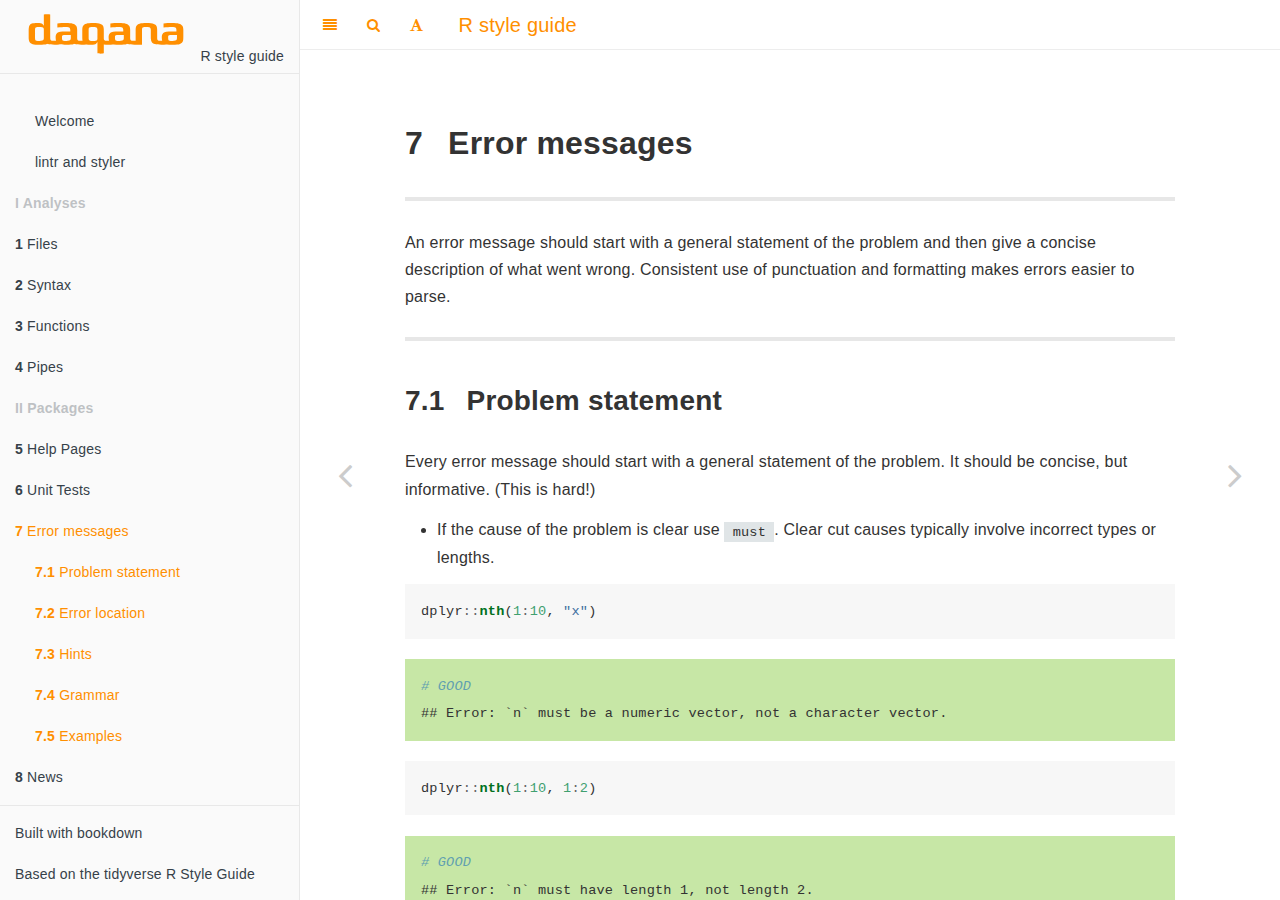
==== commit 7f716cb0: "Deploy to GitHub Pages: 61588710a10dcf045c0df903de1ccb819e94ee6d" ====
--- a/error-messages.html
+++ b/error-messages.html
@@ -49,69 +49,41 @@
 
 
 <style type="text/css">
-a.sourceLine { display: inline-block; line-height: 1.25; }
-a.sourceLine { pointer-events: none; color: inherit; text-decoration: inherit; }
-a.sourceLine:empty { height: 1.2em; position: absolute; }
-.sourceCode { overflow: visible; }
-code.sourceCode { white-space: pre; position: relative; }
-div.sourceCode { margin: 1em 0; }
-pre.sourceCode { margin: 0; }
-@media screen {
-div.sourceCode { overflow: auto; }
-}
-@media print {
-code.sourceCode { white-space: pre-wrap; }
-a.sourceLine { text-indent: -1em; padding-left: 1em; }
-}
-pre.numberSource a.sourceLine
-  { position: relative; }
-pre.numberSource a.sourceLine:empty
-  { position: absolute; }
-pre.numberSource a.sourceLine::before
-  { content: attr(data-line-number);
-    position: absolute; left: -5em; text-align: right; vertical-align: baseline;
-    border: none; pointer-events: all;
-    -webkit-touch-callout: none; -webkit-user-select: none;
-    -khtml-user-select: none; -moz-user-select: none;
-    -ms-user-select: none; user-select: none;
-    padding: 0 4px; width: 4em;
-    color: #aaaaaa;
-  }
-pre.numberSource { margin-left: 3em; border-left: 1px solid #aaaaaa;  padding-left: 4px; }
-div.sourceCode
-  {  }
-@media screen {
-a.sourceLine::before { text-decoration: underline; }
-}
-code span.al { color: #ff0000; font-weight: bold; } /* Alert */
-code span.an { color: #60a0b0; font-weight: bold; font-style: italic; } /* Annotation */
-code span.at { color: #7d9029; } /* Attribute */
-code span.bn { color: #40a070; } /* BaseN */
-code span.bu { } /* BuiltIn */
-code span.cf { color: #007020; font-weight: bold; } /* ControlFlow */
-code span.ch { color: #4070a0; } /* Char */
-code span.cn { color: #880000; } /* Constant */
-code span.co { color: #60a0b0; font-style: italic; } /* Comment */
-code span.cv { color: #60a0b0; font-weight: bold; font-style: italic; } /* CommentVar */
-code span.do { color: #ba2121; font-style: italic; } /* Documentation */
-code span.dt { color: #902000; } /* DataType */
-code span.dv { color: #40a070; } /* DecVal */
-code span.er { color: #ff0000; font-weight: bold; } /* Error */
-code span.ex { } /* Extension */
-code span.fl { color: #40a070; } /* Float */
-code span.fu { color: #06287e; } /* Function */
-code span.im { } /* Import */
-code span.in { color: #60a0b0; font-weight: bold; font-style: italic; } /* Information */
-code span.kw { color: #007020; font-weight: bold; } /* Keyword */
-code span.op { color: #666666; } /* Operator */
-code span.ot { color: #007020; } /* Other */
-code span.pp { color: #bc7a00; } /* Preprocessor */
-code span.sc { color: #4070a0; } /* SpecialChar */
-code span.ss { color: #bb6688; } /* SpecialString */
-code span.st { color: #4070a0; } /* String */
-code span.va { color: #19177c; } /* Variable */
-code span.vs { color: #4070a0; } /* VerbatimString */
-code span.wa { color: #60a0b0; font-weight: bold; font-style: italic; } /* Warning */
+div.sourceCode { overflow-x: auto; }
+table.sourceCode, tr.sourceCode, td.lineNumbers, td.sourceCode {
+  margin: 0; padding: 0; vertical-align: baseline; border: none; }
+table.sourceCode { width: 100%; line-height: 100%; }
+td.lineNumbers { text-align: right; padding-right: 4px; padding-left: 4px; color: #aaaaaa; border-right: 1px solid #aaaaaa; }
+td.sourceCode { padding-left: 5px; }
+code > span.kw { color: #007020; font-weight: bold; } /* Keyword */
+code > span.dt { color: #902000; } /* DataType */
+code > span.dv { color: #40a070; } /* DecVal */
+code > span.bn { color: #40a070; } /* BaseN */
+code > span.fl { color: #40a070; } /* Float */
+code > span.ch { color: #4070a0; } /* Char */
+code > span.st { color: #4070a0; } /* String */
+code > span.co { color: #60a0b0; font-style: italic; } /* Comment */
+code > span.ot { color: #007020; } /* Other */
+code > span.al { color: #ff0000; font-weight: bold; } /* Alert */
+code > span.fu { color: #06287e; } /* Function */
+code > span.er { color: #ff0000; font-weight: bold; } /* Error */
+code > span.wa { color: #60a0b0; font-weight: bold; font-style: italic; } /* Warning */
+code > span.cn { color: #880000; } /* Constant */
+code > span.sc { color: #4070a0; } /* SpecialChar */
+code > span.vs { color: #4070a0; } /* VerbatimString */
+code > span.ss { color: #bb6688; } /* SpecialString */
+code > span.im { } /* Import */
+code > span.va { color: #19177c; } /* Variable */
+code > span.cf { color: #007020; font-weight: bold; } /* ControlFlow */
+code > span.op { color: #666666; } /* Operator */
+code > span.bu { } /* BuiltIn */
+code > span.ex { } /* Extension */
+code > span.pp { color: #bc7a00; } /* Preprocessor */
+code > span.at { color: #7d9029; } /* Attribute */
+code > span.do { color: #ba2121; font-style: italic; } /* Documentation */
+code > span.an { color: #60a0b0; font-weight: bold; font-style: italic; } /* Annotation */
+code > span.cv { color: #60a0b0; font-weight: bold; font-style: italic; } /* CommentVar */
+code > span.in { color: #60a0b0; font-weight: bold; font-style: italic; } /* Information */
 </style>
 
 <link rel="stylesheet" href="settings/style.css" type="text/css" />
@@ -159,7 +131,7 @@
 <li class="chapter" data-level="3.6" data-path="functions.html"><a href="functions.html#design"><i class="fa fa-check"></i><b>3.6</b> Design</a></li>
 </ul></li>
 <li class="chapter" data-level="4" data-path="pipes.html"><a href="pipes.html"><i class="fa fa-check"></i><b>4</b> Pipes</a><ul>
-<li class="chapter" data-level="" data-path="pipes.html"><a href="pipes.html#please-note"><i class="fa fa-check"></i>Please note</a></li>
+<li><a href="pipes.html#please-note"><font color='#8a9fa6'>Please note</font></a></li>
 <li class="chapter" data-level="4.1" data-path="pipes.html"><a href="pipes.html#introduction"><i class="fa fa-check"></i><b>4.1</b> Introduction</a></li>
 <li class="chapter" data-level="4.2" data-path="pipes.html"><a href="pipes.html#spacing-and-indenting"><i class="fa fa-check"></i><b>4.2</b> Spacing and indenting</a></li>
 <li class="chapter" data-level="4.3" data-path="pipes.html"><a href="pipes.html#no-arguments"><i class="fa fa-check"></i><b>4.3</b> No arguments</a></li>
@@ -228,245 +200,216 @@
 <div id="error-messages" class="section level1">
 <h1><span class="header-section-number">7</span> Error messages</h1>
 <hr />
-<p>An error message should start with a general statement of the problem and then give
-a concise description of what went wrong. Consistent use of punctuation and
-formatting makes errors easier to parse.</p>
+<p>An error message should start with a general statement of the problem and then give a concise description of what went wrong. Consistent use of punctuation and formatting makes errors easier to parse.</p>
 <hr />
 <div id="problem-statement" class="section level2">
 <h2><span class="header-section-number">7.1</span> Problem statement</h2>
-<p>Every error message should start with a general statement of the problem. It
-should be concise, but informative. (This is hard!)</p>
+<p>Every error message should start with a general statement of the problem. It should be concise, but informative. (This is hard!)</p>
 <ul>
 <li>If the cause of the problem is clear use <code>must</code>. Clear cut causes typically involve incorrect types or lengths.</li>
 </ul>
-<div class="sourceCode" id="cb93"><pre class="sourceCode r"><code class="sourceCode r"><a class="sourceLine" id="cb93-1" data-line-number="1">dplyr<span class="op">::</span><span class="kw">nth</span>(<span class="dv">1</span><span class="op">:</span><span class="dv">10</span>, <span class="st">&quot;x&quot;</span>)</a></code></pre></div>
-<div class="good">
-<div class="sourceCode" id="cb94"><pre class="sourceCode r"><code class="sourceCode r"><a class="sourceLine" id="cb94-1" data-line-number="1"><span class="co"># GOOD</span></a>
-<a class="sourceLine" id="cb94-2" data-line-number="2">## Error: `n` must be a numeric vector, not a character vector.</a></code></pre></div>
-</div>
-<div class="sourceCode" id="cb95"><pre class="sourceCode r"><code class="sourceCode r"><a class="sourceLine" id="cb95-1" data-line-number="1">dplyr<span class="op">::</span><span class="kw">nth</span>(<span class="dv">1</span><span class="op">:</span><span class="dv">10</span>, <span class="dv">1</span><span class="op">:</span><span class="dv">2</span>)</a></code></pre></div>
-<div class="good">
-<div class="sourceCode" id="cb96"><pre class="sourceCode r"><code class="sourceCode r"><a class="sourceLine" id="cb96-1" data-line-number="1"><span class="co"># GOOD</span></a>
-<a class="sourceLine" id="cb96-2" data-line-number="2">## Error: `n` must have length 1, not length 2.</a></code></pre></div>
+<div class="sourceCode"><pre class="sourceCode r"><code class="sourceCode r">dplyr<span class="op">::</span><span class="kw">nth</span>(<span class="dv">1</span><span class="op">:</span><span class="dv">10</span>, <span class="st">&quot;x&quot;</span>)</code></pre></div>
+<div class="good">
+<div class="sourceCode"><pre class="sourceCode r"><code class="sourceCode r"><span class="co"># GOOD</span>
+## Error: `n` must be a numeric vector, not a character vector.</code></pre></div>
+</div>
+<div class="sourceCode"><pre class="sourceCode r"><code class="sourceCode r">dplyr<span class="op">::</span><span class="kw">nth</span>(<span class="dv">1</span><span class="op">:</span><span class="dv">10</span>, <span class="dv">1</span><span class="op">:</span><span class="dv">2</span>)</code></pre></div>
+<div class="good">
+<div class="sourceCode"><pre class="sourceCode r"><code class="sourceCode r"><span class="co"># GOOD</span>
+## Error: `n` must have length 1, not length 2.</code></pre></div>
 </div>
 <ul>
 <li>If you cannot state what was expected, use <code>can't</code>:</li>
 </ul>
-<div class="sourceCode" id="cb97"><pre class="sourceCode r"><code class="sourceCode r"><a class="sourceLine" id="cb97-1" data-line-number="1">mtcars <span class="op">%&gt;%</span><span class="st"> </span><span class="kw">pull</span>(b)</a></code></pre></div>
-<div class="good">
-<div class="sourceCode" id="cb98"><pre class="sourceCode r"><code class="sourceCode r"><a class="sourceLine" id="cb98-1" data-line-number="1"><span class="co"># GOOD</span></a>
-<a class="sourceLine" id="cb98-2" data-line-number="2">## Error: Can&#39;t find column `b` in `.data`.</a></code></pre></div>
-</div>
-<div class="sourceCode" id="cb99"><pre class="sourceCode r"><code class="sourceCode r"><a class="sourceLine" id="cb99-1" data-line-number="1"><span class="kw">as_vector</span>(<span class="kw">environment</span>())</a></code></pre></div>
-<div class="good">
-<div class="sourceCode" id="cb100"><pre class="sourceCode r"><code class="sourceCode r"><a class="sourceLine" id="cb100-1" data-line-number="1"><span class="co"># GOOD</span></a>
-<a class="sourceLine" id="cb100-2" data-line-number="2">## Error: Can&#39;t coerce `.x` to a vector.</a></code></pre></div>
-</div>
-<div class="sourceCode" id="cb101"><pre class="sourceCode r"><code class="sourceCode r"><a class="sourceLine" id="cb101-1" data-line-number="1">purrr<span class="op">::</span><span class="kw">modify_depth</span>(<span class="kw">list</span>(<span class="kw">list</span>(<span class="dt">x =</span> <span class="dv">1</span>)), <span class="dv">3</span>, <span class="op">~</span><span class="st"> </span>. <span class="op">+</span><span class="st"> </span><span class="dv">1</span>)</a></code></pre></div>
-<div class="good">
-<div class="sourceCode" id="cb102"><pre class="sourceCode r"><code class="sourceCode r"><a class="sourceLine" id="cb102-1" data-line-number="1"><span class="co"># GOOD</span></a>
-<a class="sourceLine" id="cb102-2" data-line-number="2">## Error: Can&#39;t find specified `.depth` in `.x`.</a></code></pre></div>
-</div>
-<p>Use <code>stop(call. = FALSE)</code>, <code>rlang::abort()</code>, <code>Rf_errorcall(R_NilValue, ...)</code> to
-avoid cluttering the error message with the name of the function that generated
-it. That information is often not informative, and can easily be accessed via
-<code>traceback()</code> or an IDE equivalent.</p>
+<div class="sourceCode"><pre class="sourceCode r"><code class="sourceCode r">mtcars <span class="op">%&gt;%</span><span class="st"> </span><span class="kw">pull</span>(b)</code></pre></div>
+<div class="good">
+<div class="sourceCode"><pre class="sourceCode r"><code class="sourceCode r"><span class="co"># GOOD</span>
+## Error: Can&#39;t find column `b` in `.data`.</code></pre></div>
+</div>
+<div class="sourceCode"><pre class="sourceCode r"><code class="sourceCode r"><span class="kw">as_vector</span>(<span class="kw">environment</span>())</code></pre></div>
+<div class="good">
+<div class="sourceCode"><pre class="sourceCode r"><code class="sourceCode r"><span class="co"># GOOD</span>
+## Error: Can&#39;t coerce `.x` to a vector.</code></pre></div>
+</div>
+<div class="sourceCode"><pre class="sourceCode r"><code class="sourceCode r">purrr<span class="op">::</span><span class="kw">modify_depth</span>(<span class="kw">list</span>(<span class="kw">list</span>(<span class="dt">x =</span> <span class="dv">1</span>)), <span class="dv">3</span>, <span class="op">~</span><span class="st"> </span>. <span class="op">+</span><span class="st"> </span><span class="dv">1</span>)</code></pre></div>
+<div class="good">
+<div class="sourceCode"><pre class="sourceCode r"><code class="sourceCode r"><span class="co"># GOOD</span>
+## Error: Can&#39;t find specified `.depth` in `.x`.</code></pre></div>
+</div>
+<p>Use <code>stop(call. = FALSE)</code>, <code>rlang::abort()</code>, <code>Rf_errorcall(R_NilValue, ...)</code> to avoid cluttering the error message with the name of the function that generated it. That information is often not informative, and can easily be accessed via <code>traceback()</code> or an IDE equivalent.</p>
 <hr />
 </div>
 <div id="error-location" class="section level2">
 <h2><span class="header-section-number">7.2</span> Error location</h2>
-<p>Do your best to reveal the location, name, and/or content of the troublesome
-component. The goal is to make it as easy as possible for the user to find and fix
-the problem.</p>
-<div class="sourceCode" id="cb103"><pre class="sourceCode r"><code class="sourceCode r"><a class="sourceLine" id="cb103-1" data-line-number="1"><span class="kw">map_int</span>(<span class="dv">1</span><span class="op">:</span><span class="dv">5</span>, <span class="op">~</span><span class="st"> &quot;x&quot;</span>)</a></code></pre></div>
-<div class="bad">
-<div class="sourceCode" id="cb104"><pre class="sourceCode r"><code class="sourceCode r"><a class="sourceLine" id="cb104-1" data-line-number="1"><span class="co"># BAD</span></a>
-<a class="sourceLine" id="cb104-2" data-line-number="2">## Error: Each result must be a single integer</a></code></pre></div>
-</div>
-<div class="good">
-<div class="sourceCode" id="cb105"><pre class="sourceCode r"><code class="sourceCode r"><a class="sourceLine" id="cb105-1" data-line-number="1"><span class="co"># GOOD</span></a>
-<a class="sourceLine" id="cb105-2" data-line-number="2">## Error: Each result must be a single integer:</a>
-<a class="sourceLine" id="cb105-3" data-line-number="3">## * Result 1 is a character vector.</a></code></pre></div>
-</div>
-<p>(It is often not easy to identify the exact problem; it may require passing
-around extra arguments so that error messages generated at a lower-level can
-know the original source. For frequently used functions, the effort is typically
-worth it.)</p>
-<p>If the source of the error is unclear, avoid pointing the user in the wrong
-direction by giving an opinion about the source of the error:</p>
-<div class="sourceCode" id="cb106"><pre class="sourceCode r"><code class="sourceCode r"><a class="sourceLine" id="cb106-1" data-line-number="1"><span class="kw">pull</span>(mtcars, b)</a></code></pre></div>
-<div class="good">
-<div class="sourceCode" id="cb107"><pre class="sourceCode r"><code class="sourceCode r"><a class="sourceLine" id="cb107-1" data-line-number="1"><span class="co"># GOOD</span></a>
-<a class="sourceLine" id="cb107-2" data-line-number="2">## Error: Can&#39;t find column `b` in `.data`.</a></code></pre></div>
-</div>
-<div class="bad">
-<div class="sourceCode" id="cb108"><pre class="sourceCode r"><code class="sourceCode r"><a class="sourceLine" id="cb108-1" data-line-number="1"><span class="co"># BAD: implies one argument at fault</span></a>
-<a class="sourceLine" id="cb108-2" data-line-number="2">## Error: Column `b` must exist in `.data`</a>
-<a class="sourceLine" id="cb108-3" data-line-number="3"></a>
-<a class="sourceLine" id="cb108-4" data-line-number="4">## Error: `.data` must contain column `b`</a></code></pre></div>
-</div>
-<div class="sourceCode" id="cb109"><pre class="sourceCode r"><code class="sourceCode r"><a class="sourceLine" id="cb109-1" data-line-number="1"><span class="kw">tibble</span>(<span class="dt">x =</span> <span class="dv">1</span><span class="op">:</span><span class="dv">2</span>, <span class="dt">y =</span> <span class="dv">1</span><span class="op">:</span><span class="dv">3</span>, <span class="dt">z =</span> <span class="dv">1</span>)</a></code></pre></div>
-<div class="good">
-<div class="sourceCode" id="cb110"><pre class="sourceCode r"><code class="sourceCode r"><a class="sourceLine" id="cb110-1" data-line-number="1"><span class="co"># GOOD</span></a>
-<a class="sourceLine" id="cb110-2" data-line-number="2">## Error: Columns must have consistent lengths: </a>
-<a class="sourceLine" id="cb110-3" data-line-number="3">## * Column `x` has length 2</a>
-<a class="sourceLine" id="cb110-4" data-line-number="4">## * Column `y` has length 3</a></code></pre></div>
-</div>
-<div class="bad">
-<div class="sourceCode" id="cb111"><pre class="sourceCode r"><code class="sourceCode r"><a class="sourceLine" id="cb111-1" data-line-number="1"><span class="co"># BAD: implies one argument at fault</span></a>
-<a class="sourceLine" id="cb111-2" data-line-number="2">## Error: Column `x` must be length 1 or 3, not 2 </a></code></pre></div>
-</div>
-<p>If there are multiple issues, or an inconsistency revealed across several
-arguments or items, prefer a bulleted list:</p>
-<div class="sourceCode" id="cb112"><pre class="sourceCode r"><code class="sourceCode r"><a class="sourceLine" id="cb112-1" data-line-number="1">purrr<span class="op">::</span><span class="kw">reduce2</span>(<span class="dv">1</span><span class="op">:</span><span class="dv">4</span>, <span class="dv">1</span><span class="op">:</span><span class="dv">2</span>, <span class="st">`</span><span class="dt">+</span><span class="st">`</span>)</a></code></pre></div>
-<div class="good">
-<div class="sourceCode" id="cb113"><pre class="sourceCode r"><code class="sourceCode r"><a class="sourceLine" id="cb113-1" data-line-number="1"><span class="co"># GOOD</span></a>
-<a class="sourceLine" id="cb113-2" data-line-number="2">## Error: `.x` and `.y` must have compatible lengths:</a>
-<a class="sourceLine" id="cb113-3" data-line-number="3">## * `.x` has length 4</a>
-<a class="sourceLine" id="cb113-4" data-line-number="4">## * `.y` has length 2</a></code></pre></div>
-</div>
-<div class="bad">
-<div class="sourceCode" id="cb114"><pre class="sourceCode r"><code class="sourceCode r"><a class="sourceLine" id="cb114-1" data-line-number="1"><span class="co"># BAD: harder to scan</span></a>
-<a class="sourceLine" id="cb114-2" data-line-number="2">## Error: `.x` and `.y` must have compatible lengths: `.x` has length 4 and </a>
-<a class="sourceLine" id="cb114-3" data-line-number="3">## `.y` has length 2</a></code></pre></div>
+<p>Do your best to reveal the location, name, and/or content of the troublesome component. The goal is to make it as easy as possible for the user to find and fix the problem.</p>
+<div class="sourceCode"><pre class="sourceCode r"><code class="sourceCode r"><span class="kw">map_int</span>(<span class="dv">1</span><span class="op">:</span><span class="dv">5</span>, <span class="op">~</span><span class="st"> &quot;x&quot;</span>)</code></pre></div>
+<div class="bad">
+<div class="sourceCode"><pre class="sourceCode r"><code class="sourceCode r"><span class="co"># BAD</span>
+## Error: Each result must be a single integer</code></pre></div>
+</div>
+<div class="good">
+<div class="sourceCode"><pre class="sourceCode r"><code class="sourceCode r"><span class="co"># GOOD</span>
+## Error: Each result must be a single integer:
+## * Result 1 is a character vector.</code></pre></div>
+</div>
+<p>(It is often not easy to identify the exact problem; it may require passing around extra arguments so that error messages generated at a lower-level can know the original source. For frequently used functions, the effort is typically worth it.)</p>
+<p>If the source of the error is unclear, avoid pointing the user in the wrong direction by giving an opinion about the source of the error:</p>
+<div class="sourceCode"><pre class="sourceCode r"><code class="sourceCode r"><span class="kw">pull</span>(mtcars, b)</code></pre></div>
+<div class="good">
+<div class="sourceCode"><pre class="sourceCode r"><code class="sourceCode r"><span class="co"># GOOD</span>
+## Error: Can&#39;t find column `b` in `.data`.</code></pre></div>
+</div>
+<div class="bad">
+<div class="sourceCode"><pre class="sourceCode r"><code class="sourceCode r"><span class="co"># BAD: implies one argument at fault</span>
+## Error: Column `b` must exist in `.data`
+
+## Error: `.data` must contain column `b`</code></pre></div>
+</div>
+<div class="sourceCode"><pre class="sourceCode r"><code class="sourceCode r"><span class="kw">tibble</span>(<span class="dt">x =</span> <span class="dv">1</span><span class="op">:</span><span class="dv">2</span>, <span class="dt">y =</span> <span class="dv">1</span><span class="op">:</span><span class="dv">3</span>, <span class="dt">z =</span> <span class="dv">1</span>)</code></pre></div>
+<div class="good">
+<div class="sourceCode"><pre class="sourceCode r"><code class="sourceCode r"><span class="co"># GOOD</span>
+## Error: Columns must have consistent lengths: 
+## * Column `x` has length 2
+## * Column `y` has length 3</code></pre></div>
+</div>
+<div class="bad">
+<div class="sourceCode"><pre class="sourceCode r"><code class="sourceCode r"><span class="co"># BAD: implies one argument at fault</span>
+## Error: Column `x` must be length 1 or 3, not 2 </code></pre></div>
+</div>
+<p>If there are multiple issues, or an inconsistency revealed across several arguments or items, prefer a bulleted list:</p>
+<div class="sourceCode"><pre class="sourceCode r"><code class="sourceCode r">purrr<span class="op">::</span><span class="kw">reduce2</span>(<span class="dv">1</span><span class="op">:</span><span class="dv">4</span>, <span class="dv">1</span><span class="op">:</span><span class="dv">2</span>, <span class="st">`</span><span class="dt">+</span><span class="st">`</span>)</code></pre></div>
+<div class="good">
+<div class="sourceCode"><pre class="sourceCode r"><code class="sourceCode r"><span class="co"># GOOD</span>
+## Error: `.x` and `.y` must have compatible lengths:
+## * `.x` has length 4
+## * `.y` has length 2</code></pre></div>
+</div>
+<div class="bad">
+<div class="sourceCode"><pre class="sourceCode r"><code class="sourceCode r"><span class="co"># BAD: harder to scan</span>
+## Error: `.x` and `.y` must have compatible lengths: `.x` has length 4 and 
+## `.y` has length 2</code></pre></div>
 </div>
 <hr />
 </div>
 <div id="hints" class="section level2">
 <h2><span class="header-section-number">7.3</span> Hints</h2>
-<p>If the source of the error is clear and common, you may want provide a hint as
-how to fix it:</p>
-<div class="sourceCode" id="cb115"><pre class="sourceCode r"><code class="sourceCode r"><a class="sourceLine" id="cb115-1" data-line-number="1">dplyr<span class="op">::</span><span class="kw">filter</span>(iris, <span class="dt">Species =</span> <span class="st">&quot;setosa&quot;</span>)</a></code></pre></div>
-<div class="good">
-<div class="sourceCode" id="cb116"><pre class="sourceCode r"><code class="sourceCode r"><a class="sourceLine" id="cb116-1" data-line-number="1"><span class="co"># GOOD</span></a>
-<a class="sourceLine" id="cb116-2" data-line-number="2">## Error: Filter specifications must be named.</a>
-<a class="sourceLine" id="cb116-3" data-line-number="3">## Did you mean `Species == &quot;setosa&quot;`?</a></code></pre></div>
-</div>
-<div class="sourceCode" id="cb117"><pre class="sourceCode r"><code class="sourceCode r"><a class="sourceLine" id="cb117-1" data-line-number="1">ggplot2<span class="op">::</span><span class="kw">ggplot</span>(ggplot2<span class="op">::</span><span class="kw">aes</span>())</a></code></pre></div>
-<div class="good">
-<div class="sourceCode" id="cb118"><pre class="sourceCode r"><code class="sourceCode r"><a class="sourceLine" id="cb118-1" data-line-number="1"><span class="co"># GOOD</span></a>
-<a class="sourceLine" id="cb118-2" data-line-number="2">## Error: Can&#39;t plot data with class &quot;uneval&quot;. </a>
-<a class="sourceLine" id="cb118-3" data-line-number="3">## Did you accidentally provide the results of aes() to the `data` argument?</a></code></pre></div>
+<p>If the source of the error is clear and common, you may want provide a hint as how to fix it:</p>
+<div class="sourceCode"><pre class="sourceCode r"><code class="sourceCode r">dplyr<span class="op">::</span><span class="kw">filter</span>(iris, <span class="dt">Species =</span> <span class="st">&quot;setosa&quot;</span>)</code></pre></div>
+<div class="good">
+<div class="sourceCode"><pre class="sourceCode r"><code class="sourceCode r"><span class="co"># GOOD</span>
+## Error: Filter specifications must be named.
+## Did you mean `Species == &quot;setosa&quot;`?</code></pre></div>
+</div>
+<div class="sourceCode"><pre class="sourceCode r"><code class="sourceCode r">ggplot2<span class="op">::</span><span class="kw">ggplot</span>(ggplot2<span class="op">::</span><span class="kw">aes</span>())</code></pre></div>
+<div class="good">
+<div class="sourceCode"><pre class="sourceCode r"><code class="sourceCode r"><span class="co"># GOOD</span>
+## Error: Can&#39;t plot data with class &quot;uneval&quot;. 
+## Did you accidentally provide the results of aes() to the `data` argument?</code></pre></div>
 </div>
 <p>Hints should always end in a question mark.</p>
-<p>Hints are particularly important if the source of the error is far away from the
-root cause:</p>
-<div class="sourceCode" id="cb119"><pre class="sourceCode r"><code class="sourceCode r"><a class="sourceLine" id="cb119-1" data-line-number="1">mean[[<span class="dv">1</span>]]</a></code></pre></div>
-<div class="bad">
-<div class="sourceCode" id="cb120"><pre class="sourceCode r"><code class="sourceCode r"><a class="sourceLine" id="cb120-1" data-line-number="1"><span class="co"># BAD</span></a>
-<a class="sourceLine" id="cb120-2" data-line-number="2">## Error in mean[[1]] : object of type &#39;closure&#39; is not subsettable.</a></code></pre></div>
-</div>
-<div class="good">
-<div class="sourceCode" id="cb121"><pre class="sourceCode r"><code class="sourceCode r"><a class="sourceLine" id="cb121-1" data-line-number="1"><span class="co"># BETTER</span></a>
-<a class="sourceLine" id="cb121-2" data-line-number="2">## Error: Can&#39;t subset a function.</a>
-<a class="sourceLine" id="cb121-3" data-line-number="3"></a>
-<a class="sourceLine" id="cb121-4" data-line-number="4"><span class="co"># BEST</span></a>
-<a class="sourceLine" id="cb121-5" data-line-number="5">## Error: Can&#39;t subset a function.</a>
-<a class="sourceLine" id="cb121-6" data-line-number="6">## Have you forgotten to define a variable named `mean`?</a></code></pre></div>
-</div>
-<p>Good hints are difficult to write because, as above, you want to avoid steering
-users in the wrong direction. Generally, I avoid writing a hint unless the
-problem is common, and you can easily find a common pattern of incorrect usage
-(e.g. by searching StackOverflow).</p>
+<p>Hints are particularly important if the source of the error is far away from the root cause:</p>
+<div class="sourceCode"><pre class="sourceCode r"><code class="sourceCode r">mean[[<span class="dv">1</span>]]</code></pre></div>
+<div class="bad">
+<div class="sourceCode"><pre class="sourceCode r"><code class="sourceCode r"><span class="co"># BAD</span>
+## Error in mean[[1]] : object of type &#39;closure&#39; is not subsettable.</code></pre></div>
+</div>
+<div class="good">
+<div class="sourceCode"><pre class="sourceCode r"><code class="sourceCode r"><span class="co"># BETTER</span>
+## Error: Can&#39;t subset a function.
+
+<span class="co"># BEST</span>
+## Error: Can&#39;t subset a function.
+## Have you forgotten to define a variable named `mean`?</code></pre></div>
+</div>
+<p>Good hints are difficult to write because, as above, you want to avoid steering users in the wrong direction. Generally, I avoid writing a hint unless the problem is common, and you can easily find a common pattern of incorrect usage (e.g. by searching StackOverflow).</p>
 <hr />
 </div>
 <div id="grammar" class="section level2">
 <h2><span class="header-section-number">7.4</span> Grammar</h2>
 <ul>
-<li><p>Errors should be written in sentence case, and should end in a full stop.
-Bullets should be formatted similarly; make sure to capitalise the first
-word (unless it’s an argument or column name).</p></li>
+<li><p>Errors should be written in sentence case, and should end in a full stop. Bullets should be formatted similarly; make sure to capitalise the first word (unless it’s an argument or column name).</p></li>
 <li><p>Prefer the singular in problem statements:</p></li>
 </ul>
-<div class="sourceCode" id="cb122"><pre class="sourceCode r"><code class="sourceCode r"><a class="sourceLine" id="cb122-1" data-line-number="1"><span class="kw">map_int</span>(<span class="dv">1</span><span class="op">:</span><span class="dv">2</span>, <span class="op">~</span><span class="st"> &quot;a&quot;</span>)</a></code></pre></div>
-<div class="bad">
-<div class="sourceCode" id="cb123"><pre class="sourceCode r"><code class="sourceCode r"><a class="sourceLine" id="cb123-1" data-line-number="1"><span class="co"># BAD</span></a>
-<a class="sourceLine" id="cb123-2" data-line-number="2">## Error: Results must be coercible to single integers: </a>
-<a class="sourceLine" id="cb123-3" data-line-number="3">## * Result 1 is a character vector</a></code></pre></div>
-</div>
-<div class="good">
-<div class="sourceCode" id="cb124"><pre class="sourceCode r"><code class="sourceCode r"><a class="sourceLine" id="cb124-1" data-line-number="1"><span class="co"># GOOD</span></a>
-<a class="sourceLine" id="cb124-2" data-line-number="2">## Error: Each result must be coercible to a single integer:</a>
-<a class="sourceLine" id="cb124-3" data-line-number="3">## * Result 1 is a character vector.</a></code></pre></div>
+<div class="sourceCode"><pre class="sourceCode r"><code class="sourceCode r"><span class="kw">map_int</span>(<span class="dv">1</span><span class="op">:</span><span class="dv">2</span>, <span class="op">~</span><span class="st"> &quot;a&quot;</span>)</code></pre></div>
+<div class="bad">
+<div class="sourceCode"><pre class="sourceCode r"><code class="sourceCode r"><span class="co"># BAD</span>
+## Error: Results must be coercible to single integers: 
+## * Result 1 is a character vector</code></pre></div>
+</div>
+<div class="good">
+<div class="sourceCode"><pre class="sourceCode r"><code class="sourceCode r"><span class="co"># GOOD</span>
+## Error: Each result must be coercible to a single integer:
+## * Result 1 is a character vector.</code></pre></div>
 </div>
 <ul>
-<li>If you can detect multiple problems, list up to five. This allows the user
-to fix multiple problems in a single pass without being overwhelmed by
-many errors that may have the same source.</li>
-</ul>
-<div class="good">
-<div class="sourceCode" id="cb125"><pre class="sourceCode r"><code class="sourceCode r"><a class="sourceLine" id="cb125-1" data-line-number="1"><span class="co"># BETTER</span></a>
-<a class="sourceLine" id="cb125-2" data-line-number="2">## Error: Each result must be coercible to a single integer:</a>
-<a class="sourceLine" id="cb125-3" data-line-number="3">## * Result 1 is a character vector</a>
-<a class="sourceLine" id="cb125-4" data-line-number="4">## * Result 2 is a character vector</a>
-<a class="sourceLine" id="cb125-5" data-line-number="5">## * Result 3 is a character vector</a>
-<a class="sourceLine" id="cb125-6" data-line-number="6">## * Result 4 is a character vector</a>
-<a class="sourceLine" id="cb125-7" data-line-number="7">## * Result 5 is a character vector</a>
-<a class="sourceLine" id="cb125-8" data-line-number="8">## * ... and 5 more problems</a></code></pre></div>
+<li>If you can detect multiple problems, list up to five. This allows the user to fix multiple problems in a single pass without being overwhelmed by many errors that may have the same source.</li>
+</ul>
+<div class="good">
+<div class="sourceCode"><pre class="sourceCode r"><code class="sourceCode r"><span class="co"># BETTER</span>
+## Error: Each result must be coercible to a single integer:
+## * Result 1 is a character vector
+## * Result 2 is a character vector
+## * Result 3 is a character vector
+## * Result 4 is a character vector
+## * Result 5 is a character vector
+## * ... and 5 more problems</code></pre></div>
 </div>
 <ul>
-<li><p>Pick a natural connector between problem statement and error location:
-this may be <code>, not</code>, <code>;</code>, or <code>:</code> depending on the context.</p></li>
-<li><p>Surround the names of arguments in backticks, e.g. <code>`x`</code>.
-Use <code>column</code> to disambiguiate columns (statistical variables) and arguments: <code>Column `x`</code>.
-Avoid the term <code>variable</code>, because it is ambiguous (statistics vs. computer science).</p></li>
-<li><p>Ideally, each component of the error message should be less than 80
-characters wide. Do not add manual line breaks to long error messages;
-they will not look correct if the console is narrower (or much wider) than
-expected. Instead, use bullets to break up the error into shorter logical
-components.</p></li>
+<li><p>Pick a natural connector between problem statement and error location: this may be <code>, not</code>, <code>;</code>, or <code>:</code> depending on the context.</p></li>
+<li><p>Surround the names of arguments in backticks, e.g. <code>`x`</code>. Use <code>column</code> to disambiguiate columns (statistical variables) and arguments: <code>Column `x`</code>. Avoid the term <code>variable</code>, because it is ambiguous (statistics vs. computer science).</p></li>
+<li><p>Ideally, each component of the error message should be less than 80 characters wide. Do not add manual line breaks to long error messages; they will not look correct if the console is narrower (or much wider) than expected. Instead, use bullets to break up the error into shorter logical components.</p></li>
 </ul>
 <hr />
 </div>
 <div id="examples" class="section level2">
 <h2><span class="header-section-number">7.5</span> Examples</h2>
 <p>The process of improving error messages is illustrated below through <em>before</em> and <em>after</em> examples from around the tidyverse.</p>
-<div class="sourceCode" id="cb126"><pre class="sourceCode r"><code class="sourceCode r"><a class="sourceLine" id="cb126-1" data-line-number="1">dplyr<span class="op">::</span><span class="kw">filter</span>(mtcars, cyl)</a></code></pre></div>
-<div class="bad">
-<div class="sourceCode" id="cb127"><pre class="sourceCode r"><code class="sourceCode r"><a class="sourceLine" id="cb127-1" data-line-number="1"><span class="co"># before:</span></a>
-<a class="sourceLine" id="cb127-2" data-line-number="2">## Argument 2 filter condition does not evaluate to a logical vector</a></code></pre></div>
-</div>
-<div class="good">
-<div class="sourceCode" id="cb128"><pre class="sourceCode r"><code class="sourceCode r"><a class="sourceLine" id="cb128-1" data-line-number="1"><span class="co"># after:</span></a>
-<a class="sourceLine" id="cb128-2" data-line-number="2">## Each argument must be a logical vector:</a>
-<a class="sourceLine" id="cb128-3" data-line-number="3">## * Argument 2 (`cyl`) is an integer vector.</a></code></pre></div>
-</div>
-<div class="sourceCode" id="cb129"><pre class="sourceCode r"><code class="sourceCode r"><a class="sourceLine" id="cb129-1" data-line-number="1">tibble<span class="op">::</span><span class="kw">tribble</span>(<span class="st">&quot;x&quot;</span>, <span class="st">&quot;y&quot;</span>)</a></code></pre></div>
-<div class="bad">
-<div class="sourceCode" id="cb130"><pre class="sourceCode r"><code class="sourceCode r"><a class="sourceLine" id="cb130-1" data-line-number="1"><span class="co">#before:</span></a>
-<a class="sourceLine" id="cb130-2" data-line-number="2">## Expected at least one column name; e.g. `~name`</a></code></pre></div>
-</div>
-<div class="good">
-<div class="sourceCode" id="cb131"><pre class="sourceCode r"><code class="sourceCode r"><a class="sourceLine" id="cb131-1" data-line-number="1"><span class="co"># after:</span></a>
-<a class="sourceLine" id="cb131-2" data-line-number="2">## Must supply at least one column name, e.g. `~name`.</a></code></pre></div>
-</div>
-<div class="sourceCode" id="cb132"><pre class="sourceCode r"><code class="sourceCode r"><a class="sourceLine" id="cb132-1" data-line-number="1">ggplot2<span class="op">::</span><span class="kw">ggplot</span>(<span class="dt">data =</span> diamonds) <span class="op">+</span><span class="st"> </span></a>
-<a class="sourceLine" id="cb132-2" data-line-number="2"><span class="st">  </span>ggplot2<span class="op">::</span><span class="kw">geom_line</span>(ggplot2<span class="op">::</span><span class="kw">aes</span>(<span class="dt">x =</span> cut))</a></code></pre></div>
-<div class="bad">
-<div class="sourceCode" id="cb133"><pre class="sourceCode r"><code class="sourceCode r"><a class="sourceLine" id="cb133-1" data-line-number="1"><span class="co">#before:</span></a>
-<a class="sourceLine" id="cb133-2" data-line-number="2">## geom_line requires the following missing aesthetics: y</a></code></pre></div>
-</div>
-<div class="good">
-<div class="sourceCode" id="cb134"><pre class="sourceCode r"><code class="sourceCode r"><a class="sourceLine" id="cb134-1" data-line-number="1"><span class="co"># after:</span></a>
-<a class="sourceLine" id="cb134-2" data-line-number="2">## `geom_line()` must have the following aesthetics: `y`.</a></code></pre></div>
-</div>
-<div class="sourceCode" id="cb135"><pre class="sourceCode r"><code class="sourceCode r"><a class="sourceLine" id="cb135-1" data-line-number="1">dplyr<span class="op">::</span><span class="kw">rename</span>(mtcars, <span class="dt">cyl =</span> xxx)</a></code></pre></div>
-<div class="bad">
-<div class="sourceCode" id="cb136"><pre class="sourceCode r"><code class="sourceCode r"><a class="sourceLine" id="cb136-1" data-line-number="1"><span class="co">#before:</span></a>
-<a class="sourceLine" id="cb136-2" data-line-number="2">## `xxx` contains unknown variables</a></code></pre></div>
-</div>
-<div class="good">
-<div class="sourceCode" id="cb137"><pre class="sourceCode r"><code class="sourceCode r"><a class="sourceLine" id="cb137-1" data-line-number="1"><span class="co"># after:</span></a>
-<a class="sourceLine" id="cb137-2" data-line-number="2">## Can&#39;t find column `xxx` in `.data`.</a></code></pre></div>
-</div>
-<div class="sourceCode" id="cb138"><pre class="sourceCode r"><code class="sourceCode r"><a class="sourceLine" id="cb138-1" data-line-number="1">dplyr<span class="op">::</span><span class="kw">arrange</span>(mtcars, xxx)</a></code></pre></div>
-<div class="bad">
-<div class="sourceCode" id="cb139"><pre class="sourceCode r"><code class="sourceCode r"><a class="sourceLine" id="cb139-1" data-line-number="1"><span class="co">#before:</span></a>
-<a class="sourceLine" id="cb139-2" data-line-number="2">## Evaluation error: object &#39;xxx&#39; not found.</a></code></pre></div>
-</div>
-<div class="good">
-<div class="sourceCode" id="cb140"><pre class="sourceCode r"><code class="sourceCode r"><a class="sourceLine" id="cb140-1" data-line-number="1"><span class="co"># after:</span></a>
-<a class="sourceLine" id="cb140-2" data-line-number="2">## Can&#39;t find column `xxx` in `.data`.</a></code></pre></div>
+<div class="sourceCode"><pre class="sourceCode r"><code class="sourceCode r">dplyr<span class="op">::</span><span class="kw">filter</span>(mtcars, cyl)</code></pre></div>
+<div class="bad">
+<div class="sourceCode"><pre class="sourceCode r"><code class="sourceCode r"><span class="co"># before:</span>
+## Argument 2 filter condition does not evaluate to a logical vector</code></pre></div>
+</div>
+<div class="good">
+<div class="sourceCode"><pre class="sourceCode r"><code class="sourceCode r"><span class="co"># after:</span>
+## Each argument must be a logical vector:
+## * Argument 2 (`cyl`) is an integer vector.</code></pre></div>
+</div>
+<div class="sourceCode"><pre class="sourceCode r"><code class="sourceCode r">tibble<span class="op">::</span><span class="kw">tribble</span>(<span class="st">&quot;x&quot;</span>, <span class="st">&quot;y&quot;</span>)</code></pre></div>
+<div class="bad">
+<div class="sourceCode"><pre class="sourceCode r"><code class="sourceCode r"><span class="co">#before:</span>
+## Expected at least one column name; e.g. `~name`</code></pre></div>
+</div>
+<div class="good">
+<div class="sourceCode"><pre class="sourceCode r"><code class="sourceCode r"><span class="co"># after:</span>
+## Must supply at least one column name, e.g. `~name`.</code></pre></div>
+</div>
+<div class="sourceCode"><pre class="sourceCode r"><code class="sourceCode r">ggplot2<span class="op">::</span><span class="kw">ggplot</span>(<span class="dt">data =</span> diamonds) <span class="op">+</span><span class="st"> </span>
+<span class="st">  </span>ggplot2<span class="op">::</span><span class="kw">geom_line</span>(ggplot2<span class="op">::</span><span class="kw">aes</span>(<span class="dt">x =</span> cut))</code></pre></div>
+<div class="bad">
+<div class="sourceCode"><pre class="sourceCode r"><code class="sourceCode r"><span class="co">#before:</span>
+## geom_line requires the following missing aesthetics: y</code></pre></div>
+</div>
+<div class="good">
+<div class="sourceCode"><pre class="sourceCode r"><code class="sourceCode r"><span class="co"># after:</span>
+## `geom_line()` must have the following aesthetics: `y`.</code></pre></div>
+</div>
+<div class="sourceCode"><pre class="sourceCode r"><code class="sourceCode r">dplyr<span class="op">::</span><span class="kw">rename</span>(mtcars, <span class="dt">cyl =</span> xxx)</code></pre></div>
+<div class="bad">
+<div class="sourceCode"><pre class="sourceCode r"><code class="sourceCode r"><span class="co">#before:</span>
+## `xxx` contains unknown variables</code></pre></div>
+</div>
+<div class="good">
+<div class="sourceCode"><pre class="sourceCode r"><code class="sourceCode r"><span class="co"># after:</span>
+## Can&#39;t find column `xxx` in `.data`.</code></pre></div>
+</div>
+<div class="sourceCode"><pre class="sourceCode r"><code class="sourceCode r">dplyr<span class="op">::</span><span class="kw">arrange</span>(mtcars, xxx)</code></pre></div>
+<div class="bad">
+<div class="sourceCode"><pre class="sourceCode r"><code class="sourceCode r"><span class="co">#before:</span>
+## Evaluation error: object &#39;xxx&#39; not found.</code></pre></div>
+</div>
+<div class="good">
+<div class="sourceCode"><pre class="sourceCode r"><code class="sourceCode r"><span class="co"># after:</span>
+## Can&#39;t find column `xxx` in `.data`.</code></pre></div>
 </div>
 <hr />
 
